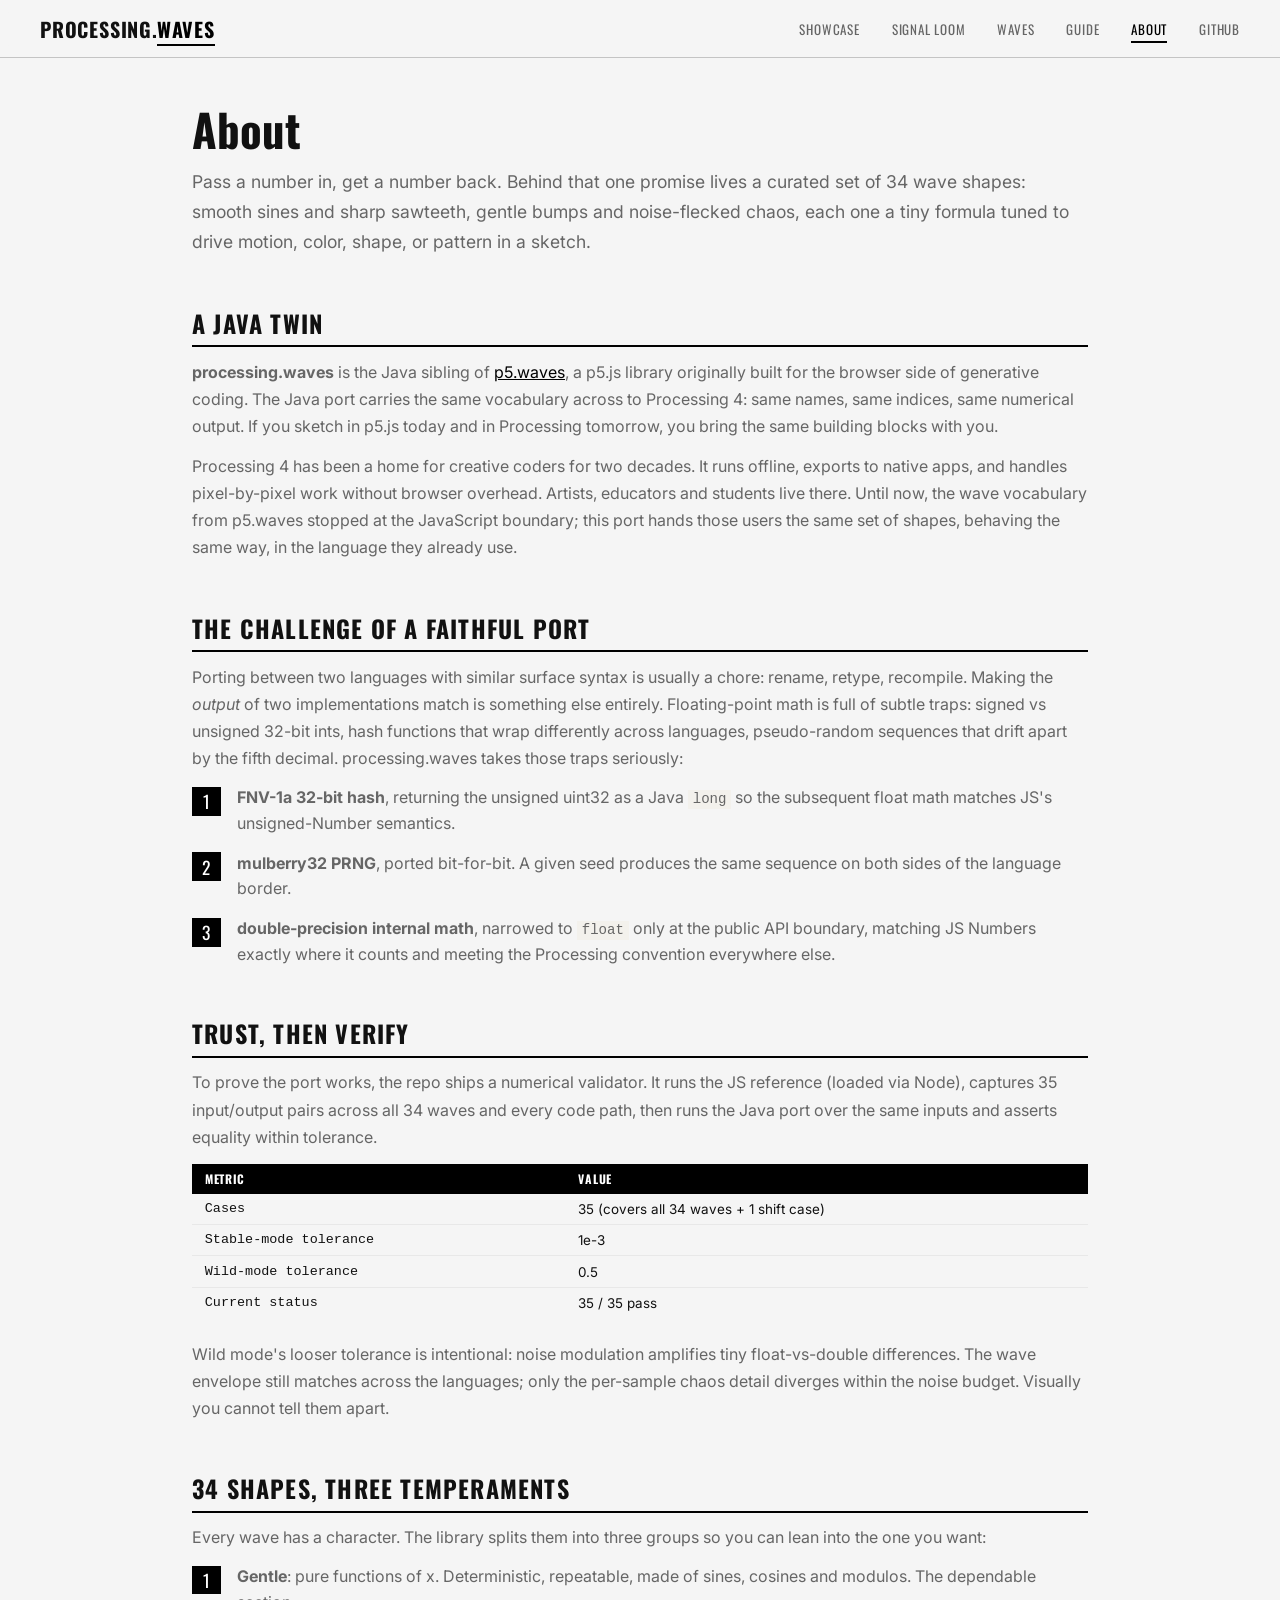
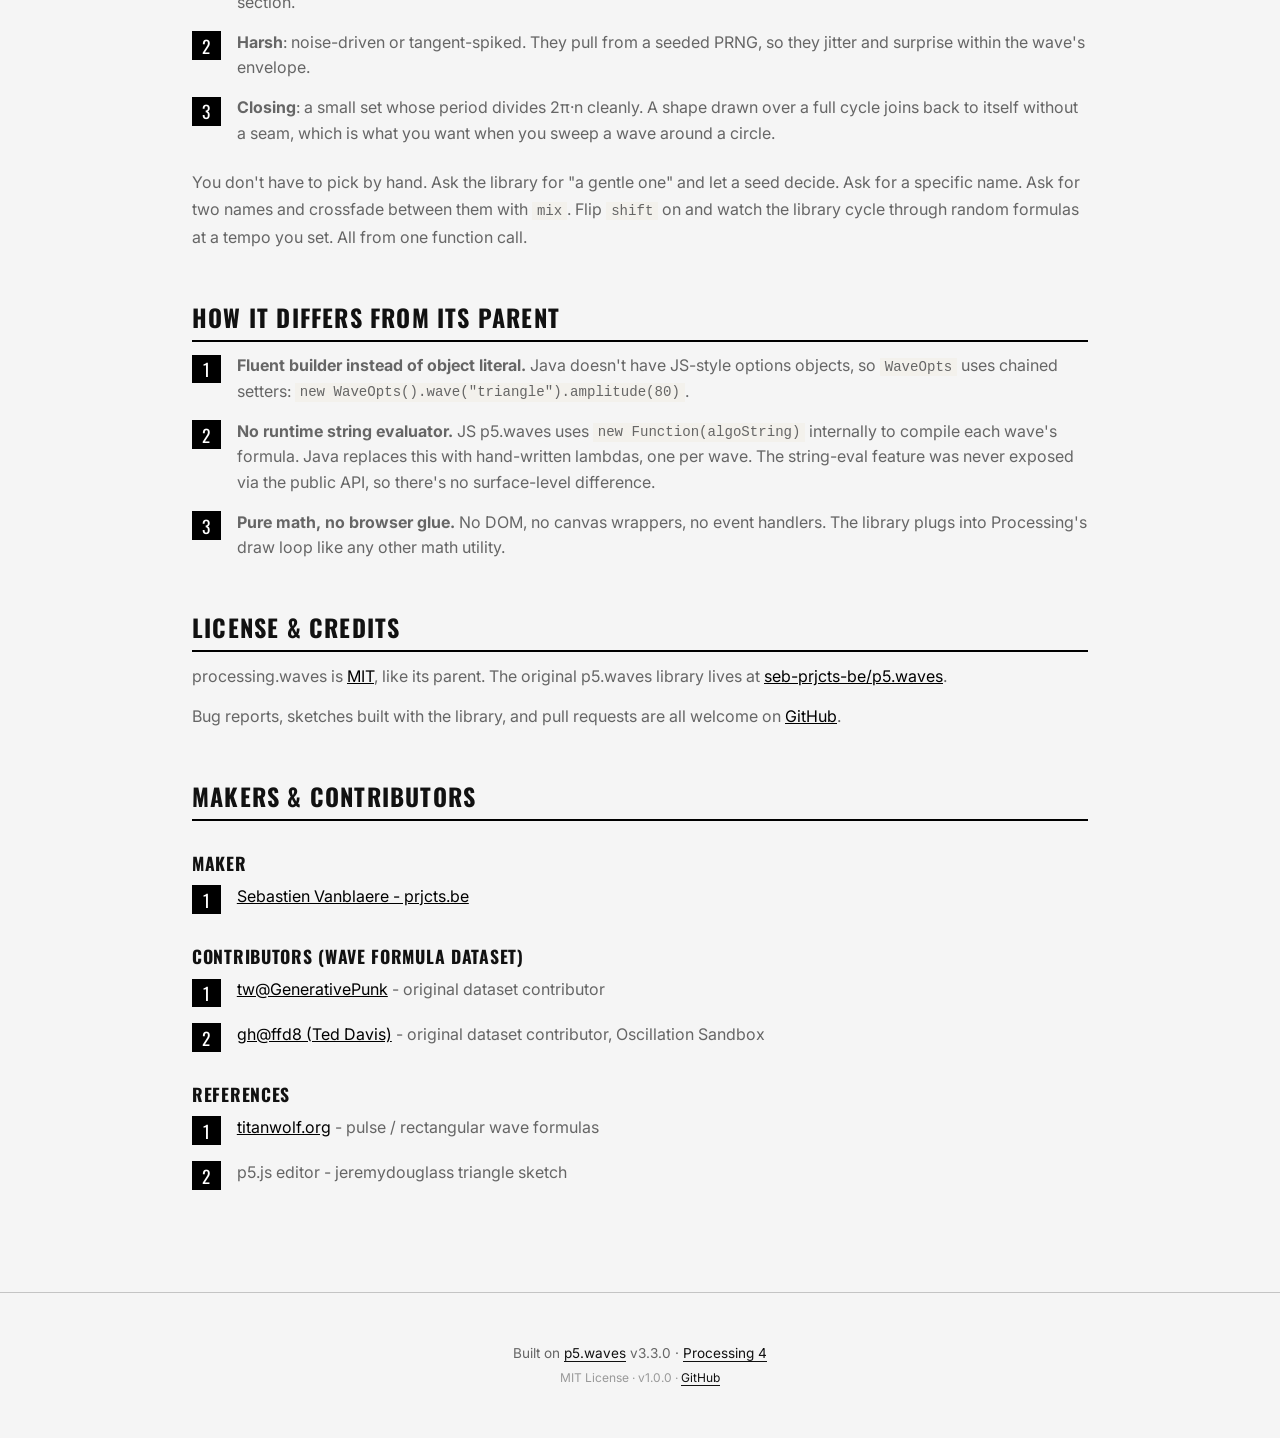
==== docs/about.html @ 42d54b71 "Add Signal Loom curation-engine page to docs site New nav entry between Showcase and Waves: a deep g" ====
<!DOCTYPE html>
<html lang="en">
<head>
  <meta charset="UTF-8">
  <meta name="viewport" content="width=device-width, initial-scale=1.0">
  <title>About - processing.waves</title>
  <meta name="description" content="Why a Java port of p5.waves? How it was built, validated, and what's different.">
  <link rel="preconnect" href="https://fonts.googleapis.com">
  <link href="https://fonts.googleapis.com/css2?family=Oswald:wght@400;500;600;700&family=Inter:wght@400;500&display=swap" rel="stylesheet">
  <link rel="stylesheet" href="style.css">
</head>
<body>

  <nav id="navbar">
    <div class="nav-logo"><a href="index.html" style="text-decoration:none;color:inherit;">processing.<span>waves</span></a></div>
    <button class="nav-hamburger" aria-label="Toggle menu" onclick="this.closest('nav').classList.toggle('nav-open')">
      <span></span><span></span><span></span>
    </button>
    <ul class="nav-links">
      <li><a href="index.html">Showcase</a></li>
      <li><a href="signal-loom.html">Signal Loom</a></li>
      <li><a href="waves.html">Waves</a></li>
      <li><a href="guide.html">Guide</a></li>
      <li><a href="about.html" class="active">About</a></li>
      <li><a href="https://github.com/seb-prjcts-be/processing.waves" target="_blank">GitHub</a></li>
    </ul>
  </nav>

  <main class="guide-wrap">
    <h1>About</h1>
    <p class="guide-intro">Pass a number in, get a number back. Behind that one promise lives a curated set of 34 wave shapes: smooth sines and sharp sawteeth, gentle bumps and noise-flecked chaos, each one a tiny formula tuned to drive motion, color, shape, or pattern in a sketch.</p>

    <h2>A Java twin</h2>
    <p><strong>processing.waves</strong> is the Java sibling of <a href="https://github.com/seb-prjcts-be/p5.waves" target="_blank">p5.waves</a>, a p5.js library originally built for the browser side of generative coding. The Java port carries the same vocabulary across to Processing 4: same names, same indices, same numerical output. If you sketch in p5.js today and in Processing tomorrow, you bring the same building blocks with you.</p>
    <p>Processing 4 has been a home for creative coders for two decades. It runs offline, exports to native apps, and handles pixel-by-pixel work without browser overhead. Artists, educators and students live there. Until now, the wave vocabulary from p5.waves stopped at the JavaScript boundary; this port hands those users the same set of shapes, behaving the same way, in the language they already use.</p>

    <h2>The challenge of a faithful port</h2>
    <p>Porting between two languages with similar surface syntax is usually a chore: rename, retype, recompile. Making the <em>output</em> of two implementations match is something else entirely. Floating-point math is full of subtle traps: signed vs unsigned 32-bit ints, hash functions that wrap differently across languages, pseudo-random sequences that drift apart by the fifth decimal. processing.waves takes those traps seriously:</p>
    <ul class="step-list">
      <li><p><strong>FNV-1a 32-bit hash</strong>, returning the unsigned uint32 as a Java <code>long</code> so the subsequent float math matches JS's unsigned-Number semantics.</p></li>
      <li><p><strong>mulberry32 PRNG</strong>, ported bit-for-bit. A given seed produces the same sequence on both sides of the language border.</p></li>
      <li><p><strong>double-precision internal math</strong>, narrowed to <code>float</code> only at the public API boundary, matching JS Numbers exactly where it counts and meeting the Processing convention everywhere else.</p></li>
    </ul>

    <h2>Trust, then verify</h2>
    <p>To prove the port works, the repo ships a numerical validator. It runs the JS reference (loaded via Node), captures 35 input/output pairs across all 34 waves and every code path, then runs the Java port over the same inputs and asserts equality within tolerance.</p>
    <table class="opts-table">
      <thead><tr><th>Metric</th><th>Value</th></tr></thead>
      <tbody>
        <tr><td>Cases</td><td>35 (covers all 34 waves + 1 shift case)</td></tr>
        <tr><td>Stable-mode tolerance</td><td>1e-3</td></tr>
        <tr><td>Wild-mode tolerance</td><td>0.5</td></tr>
        <tr><td>Current status</td><td>35 / 35 pass</td></tr>
      </tbody>
    </table>
    <p>Wild mode's looser tolerance is intentional: noise modulation amplifies tiny float-vs-double differences. The wave envelope still matches across the languages; only the per-sample chaos detail diverges within the noise budget. Visually you cannot tell them apart.</p>

    <h2>34 shapes, three temperaments</h2>
    <p>Every wave has a character. The library splits them into three groups so you can lean into the one you want:</p>
    <ul class="step-list">
      <li><p><strong>Gentle</strong>: pure functions of x. Deterministic, repeatable, made of sines, cosines and modulos. The dependable section.</p></li>
      <li><p><strong>Harsh</strong>: noise-driven or tangent-spiked. They pull from a seeded PRNG, so they jitter and surprise within the wave's envelope.</p></li>
      <li><p><strong>Closing</strong>: a small set whose period divides 2&pi;&middot;n cleanly. A shape drawn over a full cycle joins back to itself without a seam, which is what you want when you sweep a wave around a circle.</p></li>
    </ul>
    <p>You don't have to pick by hand. Ask the library for "a gentle one" and let a seed decide. Ask for a specific name. Ask for two names and crossfade between them with <code>mix</code>. Flip <code>shift</code> on and watch the library cycle through random formulas at a tempo you set. All from one function call.</p>

    <h2>How it differs from its parent</h2>
    <ul class="step-list">
      <li><p><strong>Fluent builder instead of object literal.</strong> Java doesn't have JS-style options objects, so <code>WaveOpts</code> uses chained setters: <code>new WaveOpts().wave("triangle").amplitude(80)</code>.</p></li>
      <li><p><strong>No runtime string evaluator.</strong> JS p5.waves uses <code>new Function(algoString)</code> internally to compile each wave's formula. Java replaces this with hand-written lambdas, one per wave. The string-eval feature was never exposed via the public API, so there's no surface-level difference.</p></li>
      <li><p><strong>Pure math, no browser glue.</strong> No DOM, no canvas wrappers, no event handlers. The library plugs into Processing's draw loop like any other math utility.</p></li>
    </ul>

    <h2>License &amp; credits</h2>
    <p>processing.waves is <a href="https://github.com/seb-prjcts-be/processing.waves/blob/main/LICENSE" target="_blank">MIT</a>, like its parent. The original p5.waves library lives at <a href="https://github.com/seb-prjcts-be/p5.waves" target="_blank">seb-prjcts-be/p5.waves</a>.</p>
    <p>Bug reports, sketches built with the library, and pull requests are all welcome on <a href="https://github.com/seb-prjcts-be/processing.waves/issues" target="_blank">GitHub</a>.</p>

    <h2>Makers &amp; Contributors</h2>

    <h3>Maker</h3>
    <ul class="step-list">
      <li><p><a href="https://prjcts.be" target="_blank">Sebastien Vanblaere - prjcts.be</a></p></li>
    </ul>

    <h3>Contributors (wave formula dataset)</h3>
    <ul class="step-list">
      <li><p><a href="https://twitter.com/GenerativePunk" target="_blank">tw@GenerativePunk</a> - original dataset contributor</p></li>
      <li><p><a href="https://github.com/ffd8" target="_blank">gh@ffd8 (Ted Davis)</a> - original dataset contributor, Oscillation Sandbox</p></li>
    </ul>

    <h3>References</h3>
    <ul class="step-list">
      <li><p><a href="https://titanwolf.org" target="_blank">titanwolf.org</a> - pulse / rectangular wave formulas</p></li>
      <li><p>p5.js editor - jeremydouglass triangle sketch</p></li>
    </ul>
  </main>

  <footer>
    <p>Built on <a href="https://github.com/seb-prjcts-be/p5.waves" target="_blank">p5.waves</a> v3.3.0 &middot; <a href="https://processing.org" target="_blank">Processing 4</a></p>
    <p class="footer-sub">MIT License &middot; v1.0.0 &middot; <a href="https://github.com/seb-prjcts-be/processing.waves" target="_blank">GitHub</a></p>
  </footer>

</body>
</html>
---- docs/style.css ----
﻿/* ============================================================
   p5.waves Showcase - Sober B&W, Oswald titles
   ============================================================ */

@import url('https://fonts.googleapis.com/css2?family=Oswald:wght@400;500;600;700&family=Inter:wght@400;500&display=swap');

:root {
  --bg:          #f5f5f5;
  --bg2:         #eeeeee;
  --bg3:         #e4e4e4;
  --surface:     #ffffff;
  --border:      rgba(0, 0, 0, 0.1);
  --border-mid:  rgba(0, 0, 0, 0.2);
  --border-hard: rgba(0, 0, 0, 0.7);
  --text:        #111111;
  --text-muted:  #666666;
  --text-faint:  #999999;
}

*, *::before, *::after { box-sizing: border-box; margin: 0; padding: 0; }

html { scroll-behavior: smooth; }

body {
  font-family: 'Inter', 'Segoe UI', system-ui, sans-serif;
  background: var(--bg);
  color: var(--text);
  overflow-x: hidden;
}

/* ── TYPOGRAPHY ── */
h1, h2, h3, .nav-logo, .stat-num, .cta-btn, .hero-badge {
  font-family: 'Oswald', sans-serif;
}

/* ── NAV ── */
#navbar {
  position: fixed;
  top: 0; left: 0; right: 0;
  z-index: 100;
  display: flex;
  align-items: center;
  justify-content: space-between;
  padding: 0.85rem 2.5rem;
  background: rgba(245, 245, 245, 0.92);
  backdrop-filter: blur(10px);
  border-bottom: 1px solid var(--border-mid);
}

.nav-logo {
  font-size: 1.25rem;
  font-weight: 700;
  letter-spacing: 0.04em;
  text-transform: uppercase;
  color: var(--text);
}

.nav-logo span { color: #000; border-bottom: 2px solid #000; }

.nav-links {
  display: flex;
  list-style: none;
  gap: 2rem;
}

.nav-links a {
  color: var(--text-muted);
  text-decoration: none;
  font-size: 0.82rem;
  letter-spacing: 0.06em;
  text-transform: uppercase;
  font-family: 'Oswald', sans-serif;
  font-weight: 400;
  transition: color 0.15s;
}

.nav-links a:hover { color: #000; }
.nav-links a.active {
  color: #000;
  border-bottom: 2px solid #000;
  padding-bottom: 2px;
}

/* All content above the fixed bg-canvas */
#hero, .section, .showcase-section, footer {
  position: relative;
  z-index: 1;
}

/* ── HERO ── */
#hero {
  position: relative;
  z-index: 1;
  height: 100vh;
  min-height: 580px;
  overflow: hidden;
}

/* (bg-canvas removed) */

#hero-canvas {
  position: absolute;
  inset: 0;
}

#hero-canvas canvas {
  display: block;
  width: 100% !important;
  height: 100% !important;
}

.hero-overlay {
  position: absolute;
  inset: 0;
  display: flex;
  align-items: center;
  justify-content: center;
  background: radial-gradient(ellipse at center,
    rgba(245,245,245,0.15) 0%,
    rgba(245,245,245,0.75) 100%);
  pointer-events: none;
}

.hero-text {
  text-align: center;
  pointer-events: auto;
}

.hero-badge {
  display: inline-block;
  padding: 0.3rem 1rem;
  border: 1px solid var(--border-hard);
  font-size: 0.7rem;
  letter-spacing: 0.18em;
  text-transform: uppercase;
  color: var(--text);
  margin-bottom: 1.5rem;
}

.hero-text h1 {
  font-size: clamp(3.5rem, 11vw, 8rem);
  font-weight: 400;
  line-height: 0.95;
  letter-spacing: 0.02em;
  text-transform: none;
  color: #000;
  margin-bottom: 1.2rem;
}

.hero-sub {
  font-size: clamp(0.95rem, 2vw, 1.15rem);
  color: var(--text-muted);
  line-height: 1.7;
  margin-bottom: 2.5rem;
  font-weight: 400;
}

.hero-stats {
  display: flex;
  justify-content: center;
  gap: 3.5rem;
  margin-bottom: 2.5rem;
}

.stat { display: flex; flex-direction: column; align-items: center; gap: 0.2rem; }

.stat-num {
  font-size: 2.4rem;
  font-weight: 700;
  color: #000;
  letter-spacing: 0.02em;
}

.stat-label {
  font-size: 0.7rem;
  text-transform: uppercase;
  letter-spacing: 0.12em;
  color: var(--text-muted);
  font-family: 'Inter', sans-serif;
}

.cta-btn {
  display: inline-block;
  padding: 0.8rem 2.5rem;
  background: #000;
  color: #fff;
  text-decoration: none;
  font-size: 0.85rem;
  letter-spacing: 0.12em;
  text-transform: uppercase;
  font-weight: 600;
  transition: background 0.15s;
}

.cta-btn:hover { background: #333; }

/* ── SECTIONS ── */
.section {
  padding: 6rem 2rem;
}

.section-dark {
  background: var(--bg2);
  border-top: 1px solid var(--border);
  border-bottom: 1px solid var(--border);
}

.section-header {
  text-align: center;
  max-width: 680px;
  margin: 0 auto 3rem;
}

.section-tag {
  display: inline-block;
  padding: 0.2rem 0.8rem;
  border: 1px solid var(--border-mid);
  font-size: 0.7rem;
  letter-spacing: 0.14em;
  text-transform: uppercase;
  color: var(--text-muted);
  font-family: 'Consolas', monospace;
  margin-bottom: 1rem;
}

.section-header h2 {
  font-size: clamp(2rem, 5vw, 3rem);
  font-weight: 700;
  text-transform: uppercase;
  letter-spacing: 0.03em;
  color: #000;
  margin-bottom: 1rem;
}

.section-header p {
  color: var(--text-muted);
  line-height: 1.7;
  font-size: 0.97rem;
}

.accent { color: #000; }

/* ── GALLERY ── */
#gallery-canvas {
  max-width: 1200px;
  margin: 0 auto;
  border: 1px solid var(--border-mid);
  overflow: hidden;
}

#gallery-canvas canvas {
  display: block;
  width: 100% !important;
}

/* ── INTERACTIVE ── */
.interactive-layout {
  display: grid;
  grid-template-columns: 260px 1fr;
  gap: 2rem;
  max-width: 1200px;
  margin: 0 auto;
  align-items: stretch;
}

.controls-panel {
  background: var(--surface);
  border: 1px solid var(--border-mid);
  padding: 1.5rem;
  display: flex;
  flex-direction: column;
  gap: 1.2rem;
  position: sticky;
  top: 70px;
}

.control-group {
  display: flex;
  flex-direction: column;
  gap: 0.45rem;
}

.control-group label {
  font-size: 0.72rem;
  text-transform: uppercase;
  letter-spacing: 0.1em;
  color: var(--text-muted);
  display: flex;
  justify-content: space-between;
  font-family: 'Oswald', sans-serif;
  font-weight: 400;
}

.control-group label span {
  color: #000;
  font-family: 'Consolas', monospace;
  font-size: 0.75rem;
}

.control-group select,
.control-group input[type="range"] {
  width: 100%;
  background: var(--bg);
  border: 1px solid var(--border-mid);
  color: var(--text);
  padding: 0.45rem 0.65rem;
  font-size: 0.85rem;
  border-radius: 0;
  appearance: auto;
}

.control-group input[type="range"] {
  padding: 0;
  cursor: pointer;
  accent-color: #000;
}

.checkbox-group { gap: 0.5rem; }

.check-label {
  display: flex !important;
  flex-direction: row !important;
  align-items: center;
  gap: 0.5rem;
  font-size: 0.8rem !important;
  color: var(--text-muted);
  cursor: pointer;
  justify-content: flex-start !important;
  font-family: 'Inter', sans-serif !important;
  text-transform: none !important;
  letter-spacing: 0 !important;
}

.check-label input[type="checkbox"] {
  accent-color: #000;
  width: 14px;
  height: 14px;
}

.code-preview {
  background: #faf8f3;
  border: 1px solid rgba(0, 0, 0, 0.15);
  border-radius: 4px;
  padding: 0.75rem;
  margin-top: 0.25rem;
}

.code-preview code {
  font-family: 'Consolas', 'Courier New', monospace;
  font-size: 0.7rem;
  color: #111;
  background: transparent;
  white-space: pre-wrap;
  line-height: 1.65;
}

/* Prism tokens - p5 webeditor (Atom One Light) palette */
.code-preview .token.comment    { color: #A0A1A7; font-style: italic; }
.code-preview .token.keyword    { color: #A626A4; }
.code-preview .token.string     { color: #50A14F; }
.code-preview .token.number,
.code-preview .token.boolean    { color: #986801; }
.code-preview .token.function   { color: #4078F2; }
.code-preview .token.class-name { color: #C18401; }
.code-preview .token.property   { color: #E45649; }
.code-preview .token.operator,
.code-preview .token.punctuation { color: #383A42; }

#interactive-canvas {
  border: 1px solid var(--border-mid);
  overflow: hidden;
}

#interactive-canvas canvas {
  display: block;
  width: 100% !important;
}

/* (grid section removed) */

/* ── SHIFT ── */
.shift-layout {
  max-width: 1200px;
  margin: 0 auto;
}

#shift-canvas {
  margin-bottom: 1.5rem;
  border: 1px solid var(--border-mid);
  overflow: hidden;
}

#shift-canvas canvas {
  display: block;
  width: 100% !important;
}

.shift-controls {
  display: flex;
  justify-content: center;
  gap: 2rem;
  flex-wrap: wrap;
}

.shift-controls label {
  font-size: 0.8rem;
  color: var(--text-muted);
  display: flex;
  align-items: center;
  gap: 0.6rem;
}

.shift-controls input[type="range"] {
  accent-color: #fff;
  cursor: pointer;
}

.shift-code-preview {
  margin-top: 1rem;
}

/* (poster section removed) */

/* (wild section removed) */

/* ── TERRAIN ── */
.terrain-layout {
  display: grid;
  grid-template-columns: 1fr 220px;
  gap: 2rem;
  max-width: 1200px;
  margin: 0 auto;
  align-items: start;
}

#terrain-canvas {
  border: 1px solid var(--border-mid);
  overflow: hidden;
}

#terrain-canvas canvas {
  display: block;
  width: 100% !important;
}

.terrain-controls {
  background: var(--surface);
  border: 1px solid var(--border-mid);
  padding: 1.25rem;
  display: flex;
  flex-direction: column;
  gap: 1rem;
  position: sticky;
  top: 70px;
}

.terrain-code-preview {
  margin-top: 0.25rem;
}

.terrain-code-preview code {
  font-size: 0.66rem;
}

/* ── FOOTER ── */
footer {
  text-align: center;
  padding: 3rem 2rem;
  border-top: 1px solid var(--border-mid);
  color: var(--text-muted);
  font-size: 0.85rem;
  line-height: 1.9;
}

footer a {
  color: var(--text);
  text-decoration: underline;
  text-underline-offset: 3px;
}

footer a:hover { color: #000; }

.footer-sub {
  font-size: 0.75rem;
  color: var(--text-faint);
}

/* ── SCROLLBAR ── */
::-webkit-scrollbar { width: 5px; }
::-webkit-scrollbar-track { background: var(--bg); }
::-webkit-scrollbar-thumb { background: #aaa; }
::-webkit-scrollbar-thumb:hover { background: #555; }

/* ── NAV ANCHOR FIX (scroll-margin-top) ── */
/* Prevents the fixed nav bar from covering section titles on anchor navigation */
section[id] {
  scroll-margin-top: 62px;
}


/* ── GUIDE ── */
.guide-wrap {
  max-width: 960px;
  margin: 0 auto;
  padding: 6rem 2rem 5rem;
}

.guide-wrap h1 { font-family: 'Oswald', sans-serif; font-size: 2.8rem; margin-bottom: 0.3rem; }
.guide-wrap h2 { font-family: 'Oswald', sans-serif; font-size: 1.5rem; margin: 3rem 0 0.7rem; text-transform: uppercase; letter-spacing: .05em; border-bottom: 2px solid #000; padding-bottom: 0.3rem; }
.guide-wrap h3 { font-family: 'Oswald', sans-serif; font-size: 1.1rem; margin: 1.8rem 0 0.4rem; text-transform: uppercase; letter-spacing: .04em; }
.guide-wrap p  { line-height: 1.7; margin-bottom: 0.8rem; color: var(--text-muted); }
.guide-wrap a  { color: #000; text-decoration: underline; }
.guide-wrap a:hover { color: #555; }
.guide-wrap code { font-family: 'Courier New', monospace; font-size: 0.88em; background: #f3f1ec; padding: 0.1em 0.35em; }
.guide-intro { font-size: 1.1rem; color: var(--text); margin-bottom: 2rem; }

.callout {
  border-left: 3px solid #000;
  background: #f5f5f5;
  padding: 0.9rem 1.2rem;
  margin: 1.2rem 0;
}
.callout p { margin: 0; }
.callout code { background: #ebe8e0; }

.code-block {
  background: #faf8f3;
  color: #111;
  border: 1px solid rgba(0, 0, 0, 0.15);
  border-radius: 4px;
  padding: 1.2rem 1.4rem;
  margin: 0.8rem 0 1.4rem;
  overflow-x: auto;
  font-family: 'Courier New', monospace;
  font-size: 0.84rem;
  line-height: 1.6;
  white-space: pre;
}
.code-block code {
  background: transparent;
  padding: 0;
  font-family: inherit;
  font-size: inherit;
}

/* Prism tokens - p5 webeditor (Atom One Light) palette */
.code-block .token.comment    { color: #A0A1A7; font-style: italic; }
.code-block .token.keyword    { color: #A626A4; }
.code-block .token.string     { color: #50A14F; }
.code-block .token.number,
.code-block .token.boolean    { color: #986801; }
.code-block .token.function   { color: #4078F2; }
.code-block .token.class-name { color: #C18401; }
.code-block .token.property   { color: #E45649; }
.code-block .token.operator,
.code-block .token.punctuation { color: #383A42; }

.opts-table {
  width: 100%;
  border-collapse: collapse;
  margin: 0.8rem 0 1.4rem;
  font-size: 0.84rem;
}
.opts-table th {
  text-align: left;
  font-family: 'Oswald', sans-serif;
  font-size: 0.74rem;
  text-transform: uppercase;
  letter-spacing: .06em;
  padding: 0.4rem 0.8rem;
  background: #000;
  color: #fff;
}
.opts-table td {
  padding: 0.45rem 0.8rem;
  border-bottom: 1px solid #e8e8e8;
  color: var(--text);
  vertical-align: top;
}
.opts-table tr:last-child td { border-bottom: none; }
.opts-table td:first-child { font-family: 'Courier New', monospace; white-space: nowrap; }
.opts-table td:nth-child(3) { color: var(--text-muted); }
.compliance-table td:first-child { font-family: inherit; white-space: normal; }
.compliance-table td:nth-child(2) { color: #3a7a3a; }

.wave-grid {
  display: grid;
  grid-template-columns: repeat(auto-fill, minmax(190px, 1fr));
  gap: 0.4rem;
  margin: 0.8rem 0 1.4rem;
}
.wave-item {
  display: flex;
  align-items: baseline;
  gap: 0.6rem;
  padding: 0.4rem 0.7rem;
  background: #f5f5f5;
  font-size: 0.84rem;
  color: var(--text);
}
.wave-item .wi { color: var(--text-faint); font-family: 'Courier New', monospace; min-width: 1.6rem; }

.step-list { list-style: none; padding: 0; margin: 0.5rem 0 1.4rem; counter-reset: steps; }
.step-list li { counter-increment: steps; display: flex; gap: 1rem; margin-bottom: 0.9rem; }
.step-list li::before { content: counter(steps); font-family: 'Oswald', sans-serif; font-size: 1.1rem; background: #000; color: #fff; min-width: 1.8rem; height: 1.8rem; display: flex; align-items: center; justify-content: center; flex-shrink: 0; margin-top: 0.1rem; }
.step-list li p { margin: 0; line-height: 1.6; }

.note { display: inline-block; font-size: 0.72rem; font-family: 'Oswald', sans-serif; text-transform: uppercase; letter-spacing: .08em; background: #000; color: #fff; padding: 0.15em 0.5em; margin-right: 0.4rem; vertical-align: middle; }

/* ── EXAMPLES PAGE ── */
.ex-page-header {
  max-width: 1100px;
  margin: 0 auto;
  padding: 7rem 2rem 3rem;
  text-align: center;
}
.ex-page-header h1 { font-family: 'Oswald', sans-serif; font-size: 2.8rem; margin-bottom: 0.6rem; }
.ex-page-header > p { max-width: 620px; margin-left: auto; margin-right: auto; line-height: 1.7; color: var(--text-muted); margin-bottom: 2rem; }

.ex-lab-card {
  display: inline-block;
  text-align: left;
  text-decoration: none;
  border: 1px solid var(--border-hard);
  background: #000;
  color: #fff;
  padding: 1.2rem 1.6rem;
  max-width: 400px;
  transition: background 0.15s;
}
.ex-lab-card:hover { background: #1a1a1a; }
.ex-lab-card .section-tag { color: #777; border-color: #444; margin-bottom: 0.4rem; }
.ex-lab-card strong { display: block; font-family: 'Oswald', sans-serif; font-size: 1.15rem; letter-spacing: .04em; margin-bottom: 0.35rem; color: #fff; }
.ex-lab-card p { font-size: 0.84rem; color: #999; margin: 0; line-height: 1.5; }

.ex-preview {
  display: flex;
  flex-direction: column;
  align-items: flex-start;
  gap: 10px;
  max-width: 520px;
  margin: 0 auto;
}

.ex-full-link {
  display: inline-block;
  font-family: 'Oswald', sans-serif;
  font-size: 0.72rem;
  letter-spacing: .1em;
  text-transform: uppercase;
  color: var(--text-muted);
  text-decoration: none;
  border-bottom: 1px solid var(--border-mid);
  transition: color 0.15s, border-color 0.15s;
}
.ex-full-link:hover { color: #000; border-color: #000; }

.ex-links { display: flex; gap: 1.5rem; }

.ex-code-block {
  width: 100%;
  margin: 0;
  padding: 1rem 1.2rem;
  background: #faf8f3;
  color: #111;
  border: 1px solid rgba(0, 0, 0, 0.15);
  font-family: 'Courier New', monospace;
  font-size: 0.78rem;
  line-height: 1.65;
  white-space: pre;
  overflow-x: auto;
  border-radius: 4px;
}

/* Prism tokens - p5 webeditor (Atom One Light) palette */
.ex-code-block .token.comment    { color: #A0A1A7; font-style: italic; }
.ex-code-block .token.keyword    { color: #A626A4; }
.ex-code-block .token.string     { color: #50A14F; }
.ex-code-block .token.number,
.ex-code-block .token.boolean    { color: #986801; }
.ex-code-block .token.function   { color: #4078F2; }
.ex-code-block .token.class-name { color: #C18401; }
.ex-code-block .token.property   { color: #E45649; }
.ex-code-block .token.operator,
.ex-code-block .token.punctuation { color: #383A42; }

.ex-canvas { overflow: hidden; background: var(--bg); border: 1px solid var(--border-mid); width: 100%; }
.ex-canvas canvas { display: block !important; width: 100% !important; }
.section-dark .ex-canvas { background: var(--bg2); }

/* ── EXAMPLES LIST (shared by examples.html + index.html showcase) ── */
.ex-list { max-width: 980px; margin: 0 auto; padding: 0 2rem 4rem; }
.ex-block { margin-bottom: 4rem; padding-bottom: 3rem; border-bottom: 1px solid var(--border); }
.ex-block:last-child { border-bottom: none; }
.ex-head { display: flex; align-items: baseline; gap: 1rem; flex-wrap: wrap; margin-bottom: .4rem; }
.ex-head h2 { font-family: 'Oswald', sans-serif; font-size: 1.6rem; text-transform: uppercase; letter-spacing: .03em; margin: 0; }
.ex-head .ex-tag { font-family: 'Consolas', monospace; font-size: .72rem; color: var(--text-faint); padding: .1rem .4rem; border: 1px solid var(--border-mid); }
.ex-block p.lead { color: var(--text-muted); line-height: 1.7; margin-bottom: 1rem; max-width: 720px; }
.ex-block .ex-links { margin-top: 1rem; }
.ex-block .ex-links a { font-family: 'Oswald', sans-serif; font-size: .75rem; letter-spacing: .08em; text-transform: uppercase; color: #000; text-decoration: none; border-bottom: 1px solid #000; padding-bottom: 1px; margin-right: 1rem; }
.ex-block .ex-links a:hover { color: #555; border-color: #555; }
.ex-canvas-live { max-width: 460px; aspect-ratio: 1 / 1; margin: 0 0 1.4rem; border: 1px solid var(--border-mid); overflow: hidden; background: #fff; }
.ex-canvas-live canvas { display: block !important; width: 100% !important; height: 100% !important; }
.ex-static-note { max-width: 460px; margin: 0 0 1.4rem; padding: 1.4rem; background: #faf8f3; border: 1px dashed var(--border-mid); color: var(--text-muted); font-size: .85rem; font-style: italic; }

/* ── DEEP GUIDE PAGE (Curation Engine) ── */
.guide-quicklinks {
  display: flex;
  flex-wrap: wrap;
  justify-content: center;
  gap: 0.7rem;
  margin-top: 1.3rem;
}

.guide-chip {
  display: inline-flex;
  align-items: center;
  justify-content: center;
  min-height: 34px;
  padding: 0.45rem 0.85rem;
  border: 1px solid var(--border-mid);
  background: var(--surface);
  color: var(--text);
  text-decoration: none;
  font-family: 'Oswald', sans-serif;
  font-size: 0.75rem;
  letter-spacing: 0.08em;
  text-transform: uppercase;
}

.guide-chip:hover {
  border-color: #000;
  color: #000;
}

.guide-chip.active {
  background: #000;
  color: var(--surface);
  border-color: #000;
}

.guide-wide-shell {
  max-width: 900px;
  margin: 0 auto 1.3rem;
}

.guide-canvas-wide {
  background: #fff;
}

.guide-canvas-wide canvas {
  display: block !important;
  width: 100% !important;
}

.origin-grid-wrap {
  margin: 1.1rem 0 0;
  border: 1px solid var(--border-mid);
  background: #fff;
  overflow: hidden;
}

.origin-grid-info,
.guide-inline-strip {
  display: flex;
  justify-content: space-between;
  align-items: center;
  gap: 1rem;
  padding: 0.6rem 1rem;
  border-top: 1px solid var(--border-mid);
  background: #f5f5f5;
  font-family: 'Consolas', monospace;
  font-size: 0.78rem;
  color: #666;
}

.origin-grid-info span,
.guide-inline-strip span {
  color: #000;
  font-weight: 500;
}

.origin-label {
  display: inline-block;
  font-family: 'Oswald', sans-serif;
  font-size: 0.68rem;
  letter-spacing: 0.1em;
  text-transform: uppercase;
  color: #999;
  margin-bottom: 0.5rem;
}

.blocks-grid {
  display: grid;
  grid-template-columns: repeat(auto-fit, minmax(240px, 1fr));
  gap: 1rem;
  margin: 1rem auto 1.5rem;
  max-width: 1100px;
}

.block-card {
  border: 1px solid #e0e0e0;
  padding: 1rem 1.2rem;
  background: #fafafa;
}

.block-card strong {
  display: block;
  font-family: 'Oswald', sans-serif;
  font-size: 0.95rem;
  margin-bottom: 0.3rem;
  color: #000;
}

.block-card code {
  display: inline-block;
  font-size: 0.82rem;
  font-family: 'Courier New', monospace;
  background: #1f1d1a;
  color: #ccc;
  padding: 0.15em 0.5em;
  margin-bottom: 0.45rem;
}

.block-card p {
  margin: 0;
  font-size: 0.84rem;
  line-height: 1.55;
  color: var(--text-muted);
}

.guide-blocks {
  margin-top: 0;
  margin-bottom: 1.25rem;
}

.guide-example-shell {
  max-width: 620px;
  margin: 0 auto;
}

.guide-example-shell .ex-code-block {
  max-height: 520px;
}

.guide-action-row {
  width: 100%;
  display: flex;
  align-items: center;
  justify-content: space-between;
  gap: 1rem;
  flex-wrap: wrap;
}

.guide-poster-image {
  display: block;
  width: 100%;
  height: auto;
  background: #f4efe5;
}

.section-fullbleed {
  padding-left: 0;
  padding-right: 0;
  padding-bottom: 2rem;
}

.guide-poster-stage {
  width: 100vw;
  margin-left: calc(50% - 50vw);
  background: #f4efe5;
  border-top: 1px solid var(--border-mid);
  border-bottom: 1px solid var(--border-mid);
}

.guide-poster-frame {
  display: block;
  width: 100%;
  height: 100vh;
  border: 0;
  background: #f4efe5;
}

.guide-poster-links {
  display: flex;
  flex-wrap: wrap;
  gap: 1rem;
  justify-content: center;
  margin-top: 1.1rem;
  padding: 0 2rem;
}

.copy-btn {
  border: 1px solid var(--border-hard);
  background: #000;
  color: #fff;
  padding: 0.45rem 0.85rem;
  min-height: 34px;
  font-family: 'Oswald', sans-serif;
  font-size: 0.72rem;
  letter-spacing: 0.1em;
  text-transform: uppercase;
  cursor: pointer;
}

.copy-btn:hover {
  background: #1b1b1b;
}

.copy-btn.copied {
  background: #fff;
  color: #000;
}

/* runtime badges: makes the Processing / p5 split explicit */
.runtime-tag {
  display: inline-flex;
  align-items: center;
  gap: 0.4rem;
  font-family: 'Oswald', sans-serif;
  font-size: 0.66rem;
  letter-spacing: 0.12em;
  text-transform: uppercase;
  padding: 0.22rem 0.6rem;
  border: 1px solid var(--border-hard);
}
.runtime-tag.is-processing { background: #000; color: #fff; }
.runtime-tag.is-p5 { background: #c7ff2d; color: #000; border-color: #000; }
.runtime-row {
  display: flex;
  gap: 0.5rem;
  flex-wrap: wrap;
  align-items: center;
  width: 100%;
  margin-bottom: 2px;
}
.runtime-note {
  font-family: 'Consolas', monospace;
  font-size: 0.74rem;
  color: var(--text-muted);
}

/* ── HAMBURGER ── */
.nav-hamburger {
  display: none;
  flex-direction: column;
  justify-content: center;
  gap: 5px;
  background: none;
  border: none;
  cursor: pointer;
  padding: 4px;
  z-index: 101;
}
.nav-hamburger span {
  display: block;
  width: 22px;
  height: 2px;
  background: var(--text);
  border-radius: 2px;
  transition: transform 0.2s, opacity 0.2s;
}
#navbar.nav-open .nav-hamburger span:nth-child(1) { transform: translateY(7px) rotate(45deg); }
#navbar.nav-open .nav-hamburger span:nth-child(2) { opacity: 0; }
#navbar.nav-open .nav-hamburger span:nth-child(3) { transform: translateY(-7px) rotate(-45deg); }

/* ── RESPONSIVE ── */
@media (max-width: 900px) {
  .interactive-layout { grid-template-columns: 1fr; }
  .controls-panel { position: static; }
  .grid-layout { grid-template-columns: 1fr; }
  .terrain-layout { grid-template-columns: 1fr; }
  .terrain-controls { position: static; }
  .guide-quicklinks,
  .ex-links { gap: 0.7rem; }
  .origin-grid-info,
  .guide-inline-strip,
  .guide-action-row {
    align-items: flex-start;
    flex-direction: column;
  }
  .guide-example-shell { max-width: 100%; }
  .guide-poster-links { gap: 0.7rem; }

  .nav-hamburger { display: flex; }

  .nav-links {
    display: none;
    position: fixed;
    top: 52px;
    left: 0; right: 0;
    flex-direction: column;
    gap: 0;
    background: rgba(245, 245, 245, 0.97);
    backdrop-filter: blur(10px);
    border-bottom: 1px solid var(--border-mid);
    padding: 0.5rem 0 1rem;
  }
  #navbar.nav-open .nav-links { display: flex; }
  .nav-links li { padding: 0; }
  .nav-links a { display: block; padding: 0.75rem 2rem; font-size: 0.9rem; }
}
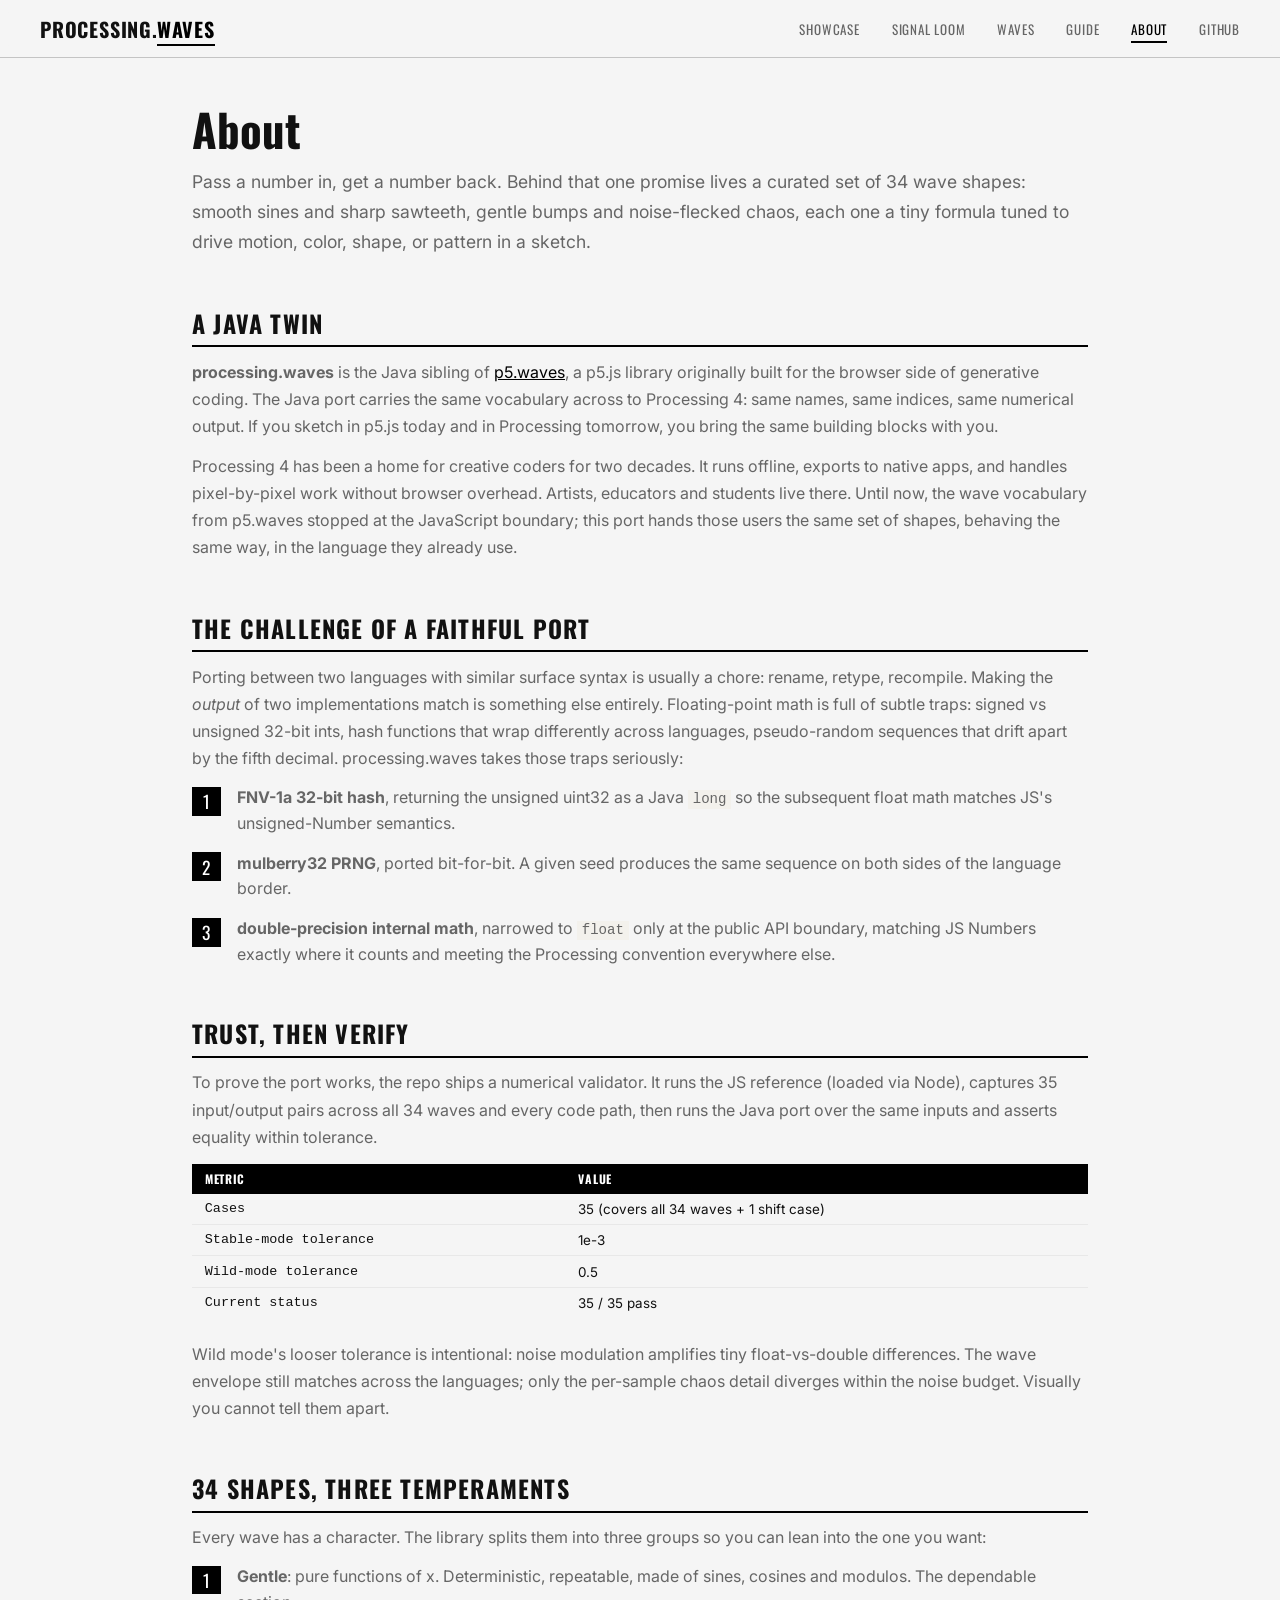
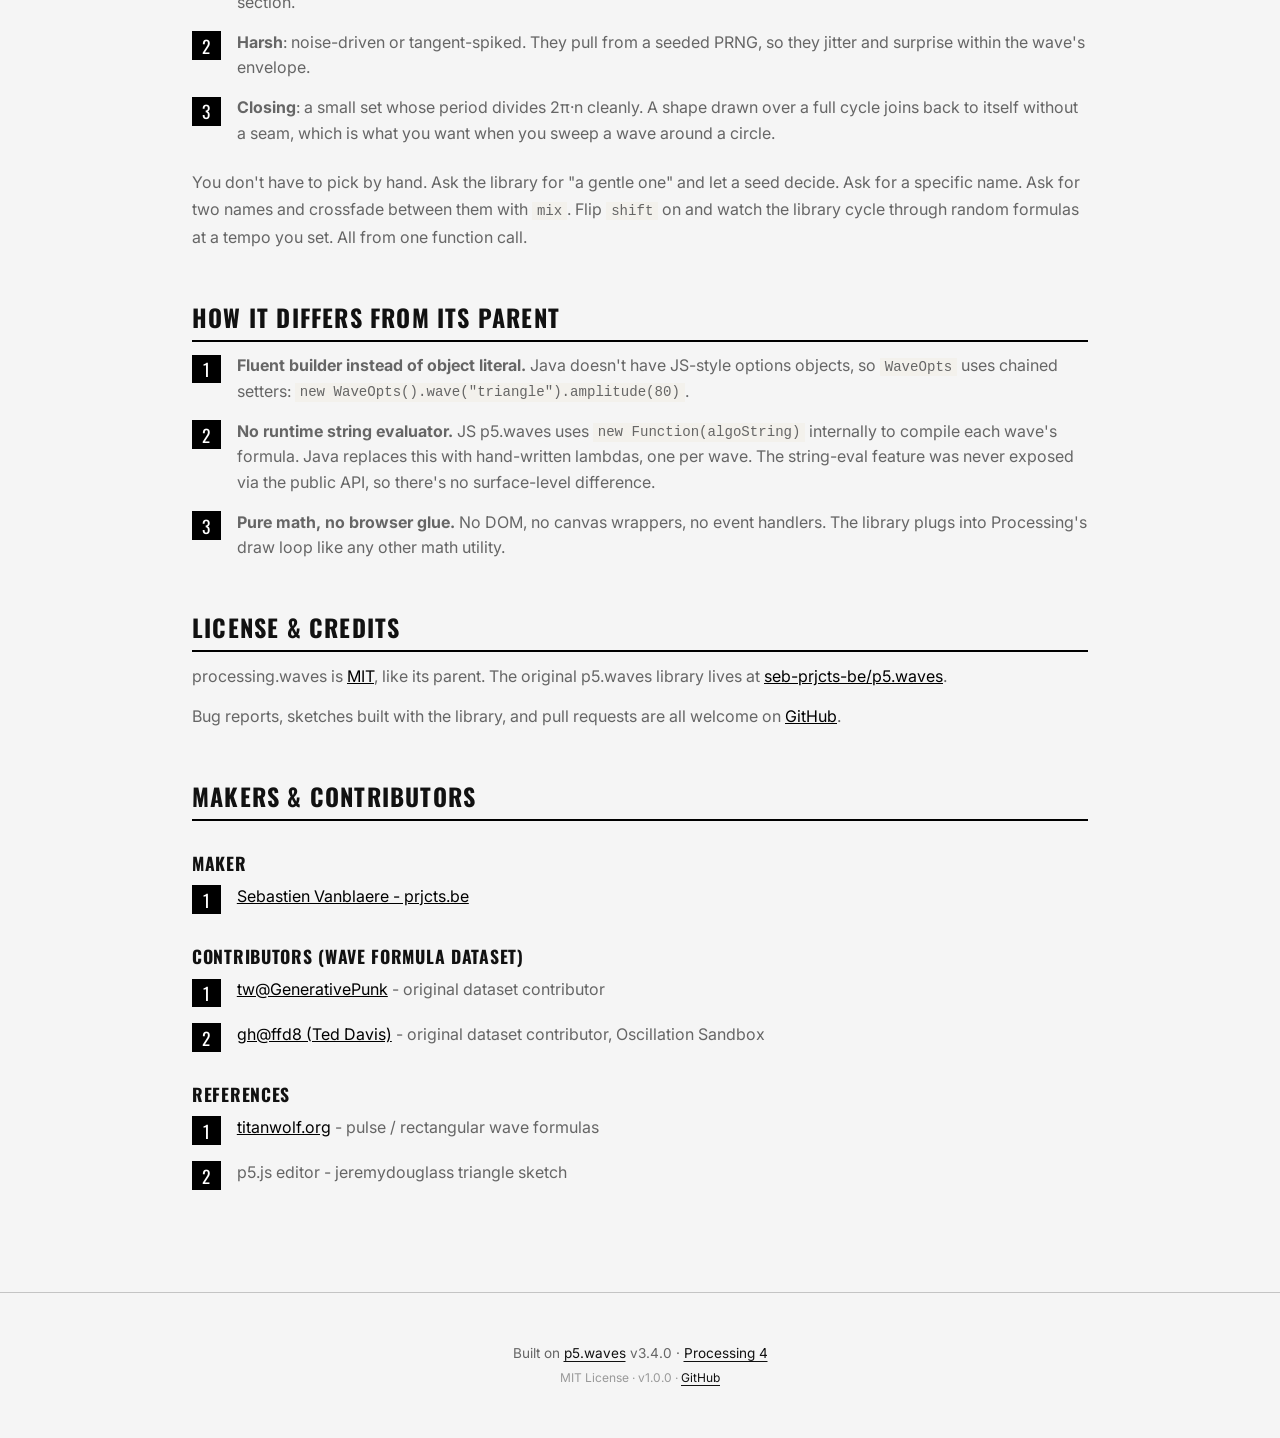
==== commit b268bf2a: "Add seamless_closing example + docs sweep to v3.4.0 - New examples/seamless_closing/seamless_closing" ====
--- a/docs/about.html
+++ b/docs/about.html
@@ -96,7 +96,7 @@
   </main>
 
   <footer>
-    <p>Built on <a href="https://github.com/seb-prjcts-be/p5.waves" target="_blank">p5.waves</a> v3.3.0 &middot; <a href="https://processing.org" target="_blank">Processing 4</a></p>
+    <p>Built on <a href="https://github.com/seb-prjcts-be/p5.waves" target="_blank">p5.waves</a> v3.4.0 &middot; <a href="https://processing.org" target="_blank">Processing 4</a></p>
     <p class="footer-sub">MIT License &middot; v1.0.0 &middot; <a href="https://github.com/seb-prjcts-be/processing.waves" target="_blank">GitHub</a></p>
   </footer>
 
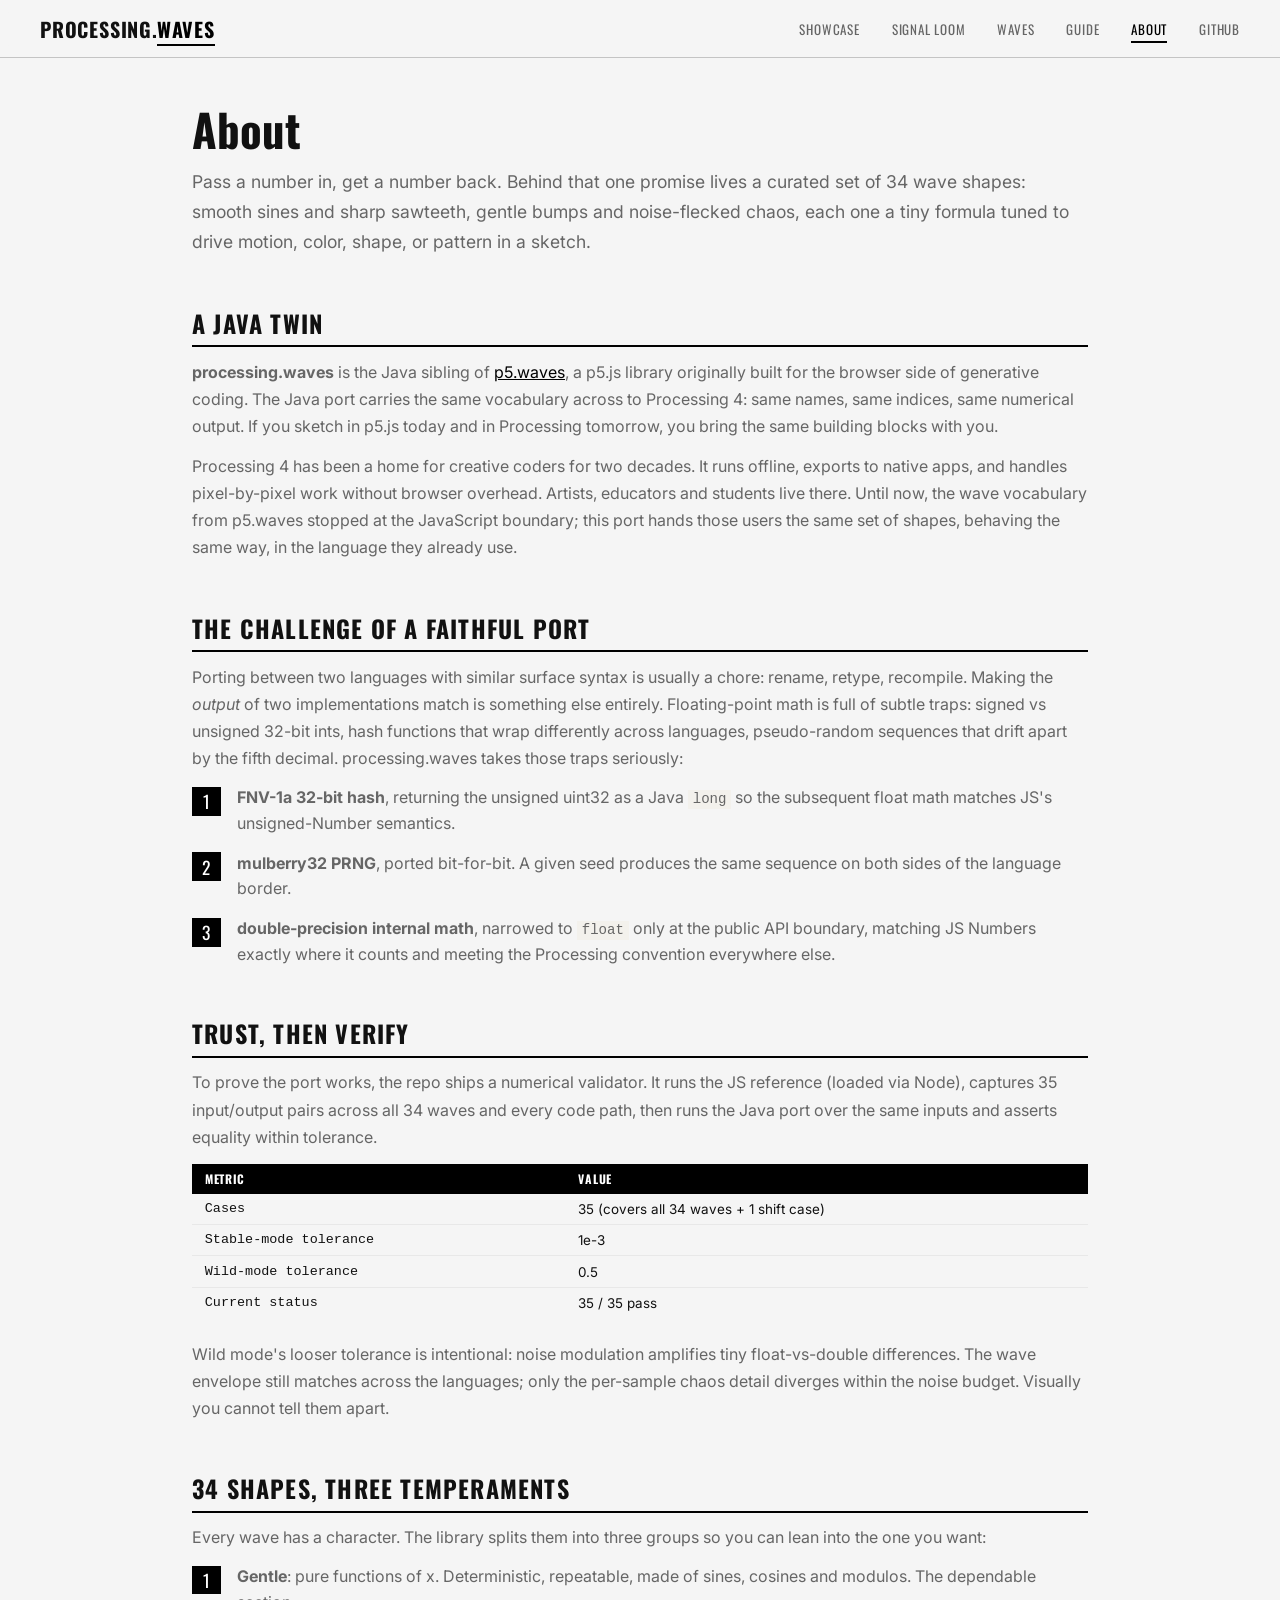
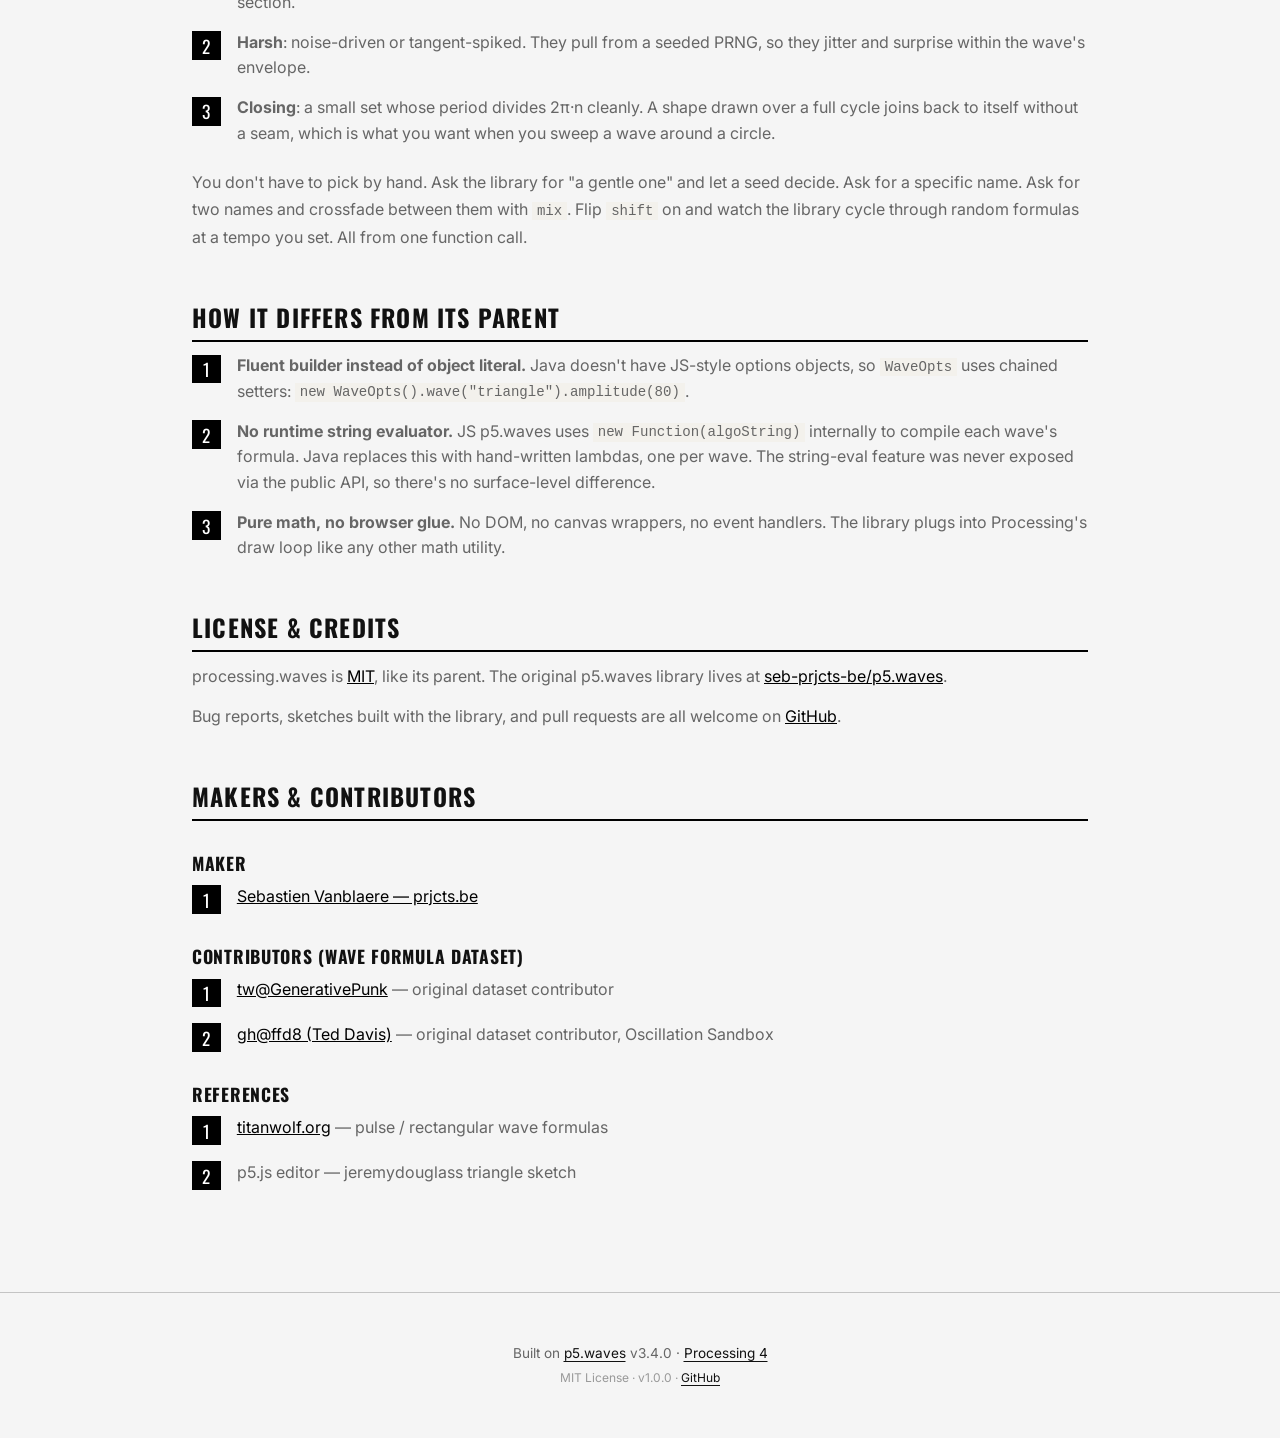
==== commit bfd543df: "Restore em-dashes in prose and comments (82 spots) Reverses the spirit of a535083 for running text: " ====
--- a/docs/about.html
+++ b/docs/about.html
@@ -3,7 +3,7 @@
 <head>
   <meta charset="UTF-8">
   <meta name="viewport" content="width=device-width, initial-scale=1.0">
-  <title>About - processing.waves</title>
+  <title>About &mdash; processing.waves</title>
   <meta name="description" content="Why a Java port of p5.waves? How it was built, validated, and what's different.">
   <link rel="preconnect" href="https://fonts.googleapis.com">
   <link href="https://fonts.googleapis.com/css2?family=Oswald:wght@400;500;600;700&family=Inter:wght@400;500&display=swap" rel="stylesheet">
@@ -79,19 +79,19 @@
 
     <h3>Maker</h3>
     <ul class="step-list">
-      <li><p><a href="https://prjcts.be" target="_blank">Sebastien Vanblaere - prjcts.be</a></p></li>
+      <li><p><a href="https://prjcts.be" target="_blank">Sebastien Vanblaere &mdash; prjcts.be</a></p></li>
     </ul>
 
     <h3>Contributors (wave formula dataset)</h3>
     <ul class="step-list">
-      <li><p><a href="https://twitter.com/GenerativePunk" target="_blank">tw@GenerativePunk</a> - original dataset contributor</p></li>
-      <li><p><a href="https://github.com/ffd8" target="_blank">gh@ffd8 (Ted Davis)</a> - original dataset contributor, Oscillation Sandbox</p></li>
+      <li><p><a href="https://twitter.com/GenerativePunk" target="_blank">tw@GenerativePunk</a> &mdash; original dataset contributor</p></li>
+      <li><p><a href="https://github.com/ffd8" target="_blank">gh@ffd8 (Ted Davis)</a> &mdash; original dataset contributor, Oscillation Sandbox</p></li>
     </ul>
 
     <h3>References</h3>
     <ul class="step-list">
-      <li><p><a href="https://titanwolf.org" target="_blank">titanwolf.org</a> - pulse / rectangular wave formulas</p></li>
-      <li><p>p5.js editor - jeremydouglass triangle sketch</p></li>
+      <li><p><a href="https://titanwolf.org" target="_blank">titanwolf.org</a> &mdash; pulse / rectangular wave formulas</p></li>
+      <li><p>p5.js editor &mdash; jeremydouglass triangle sketch</p></li>
     </ul>
   </main>
 
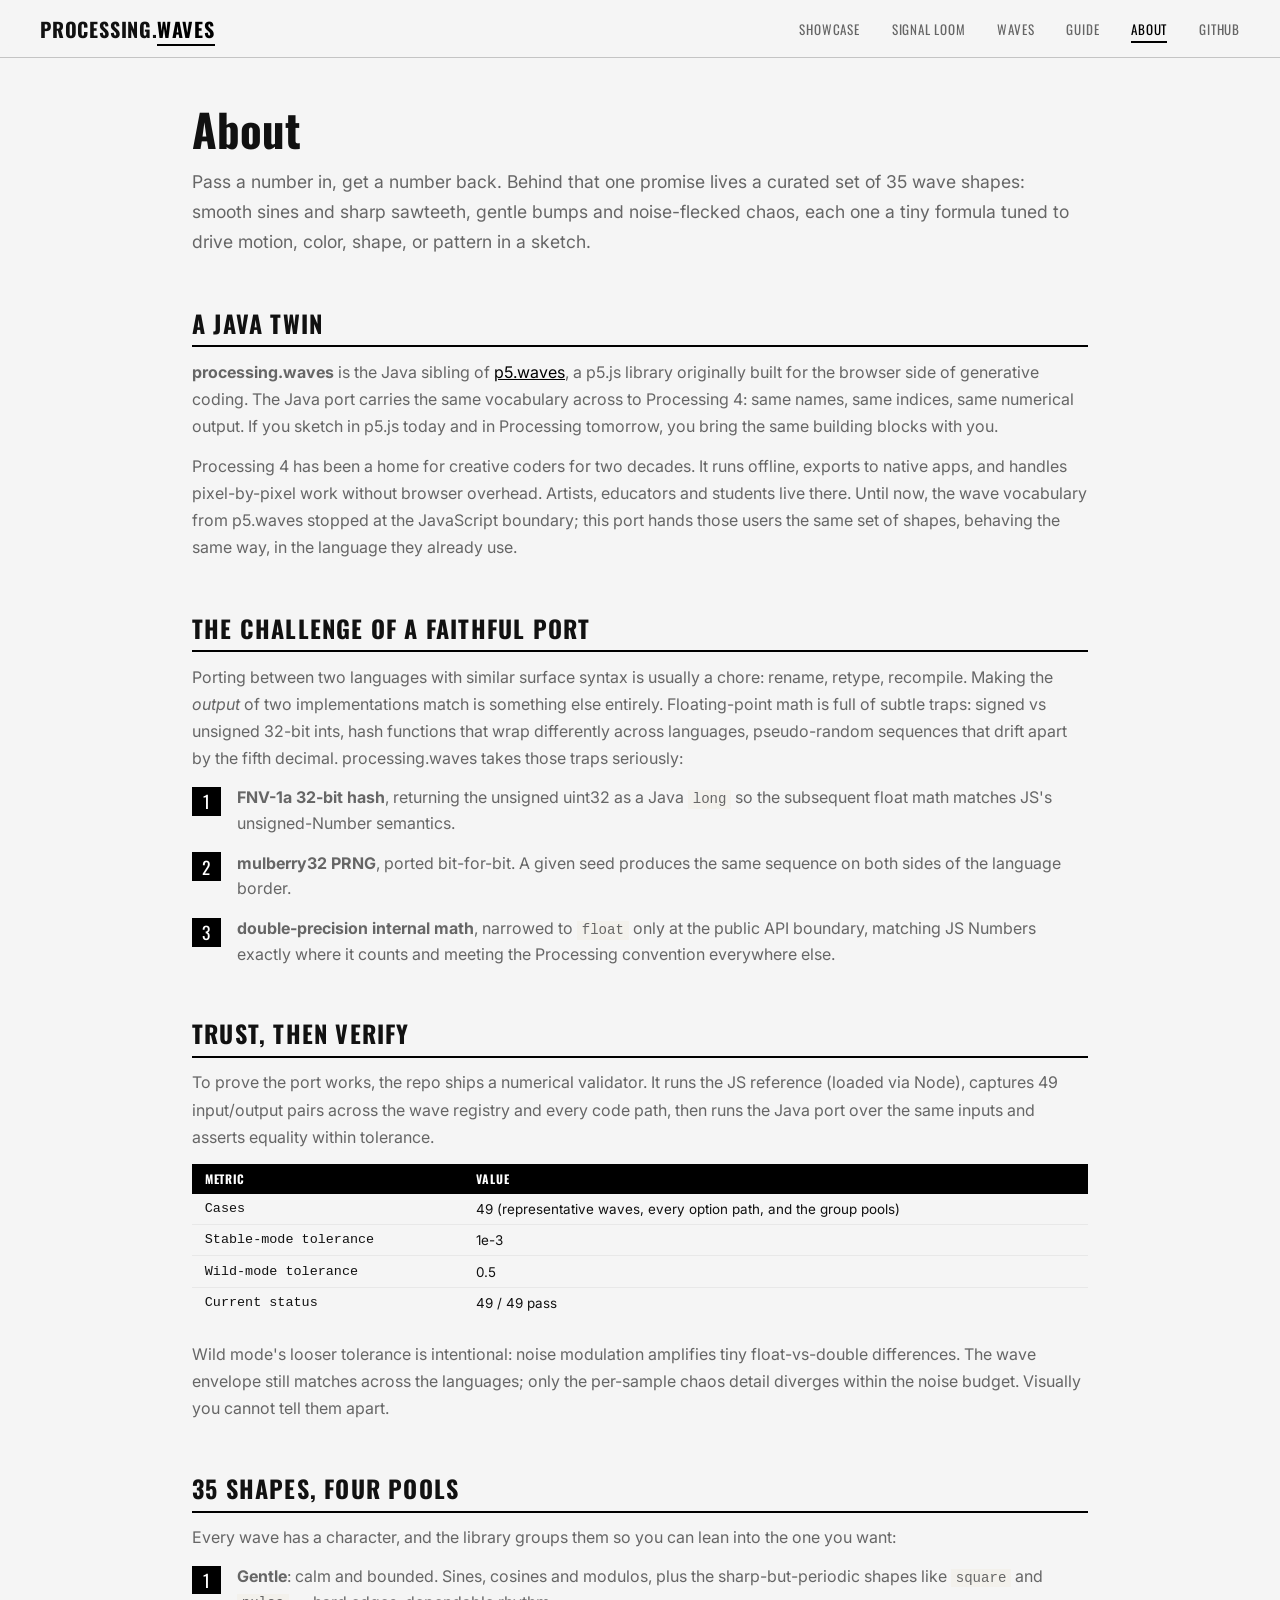
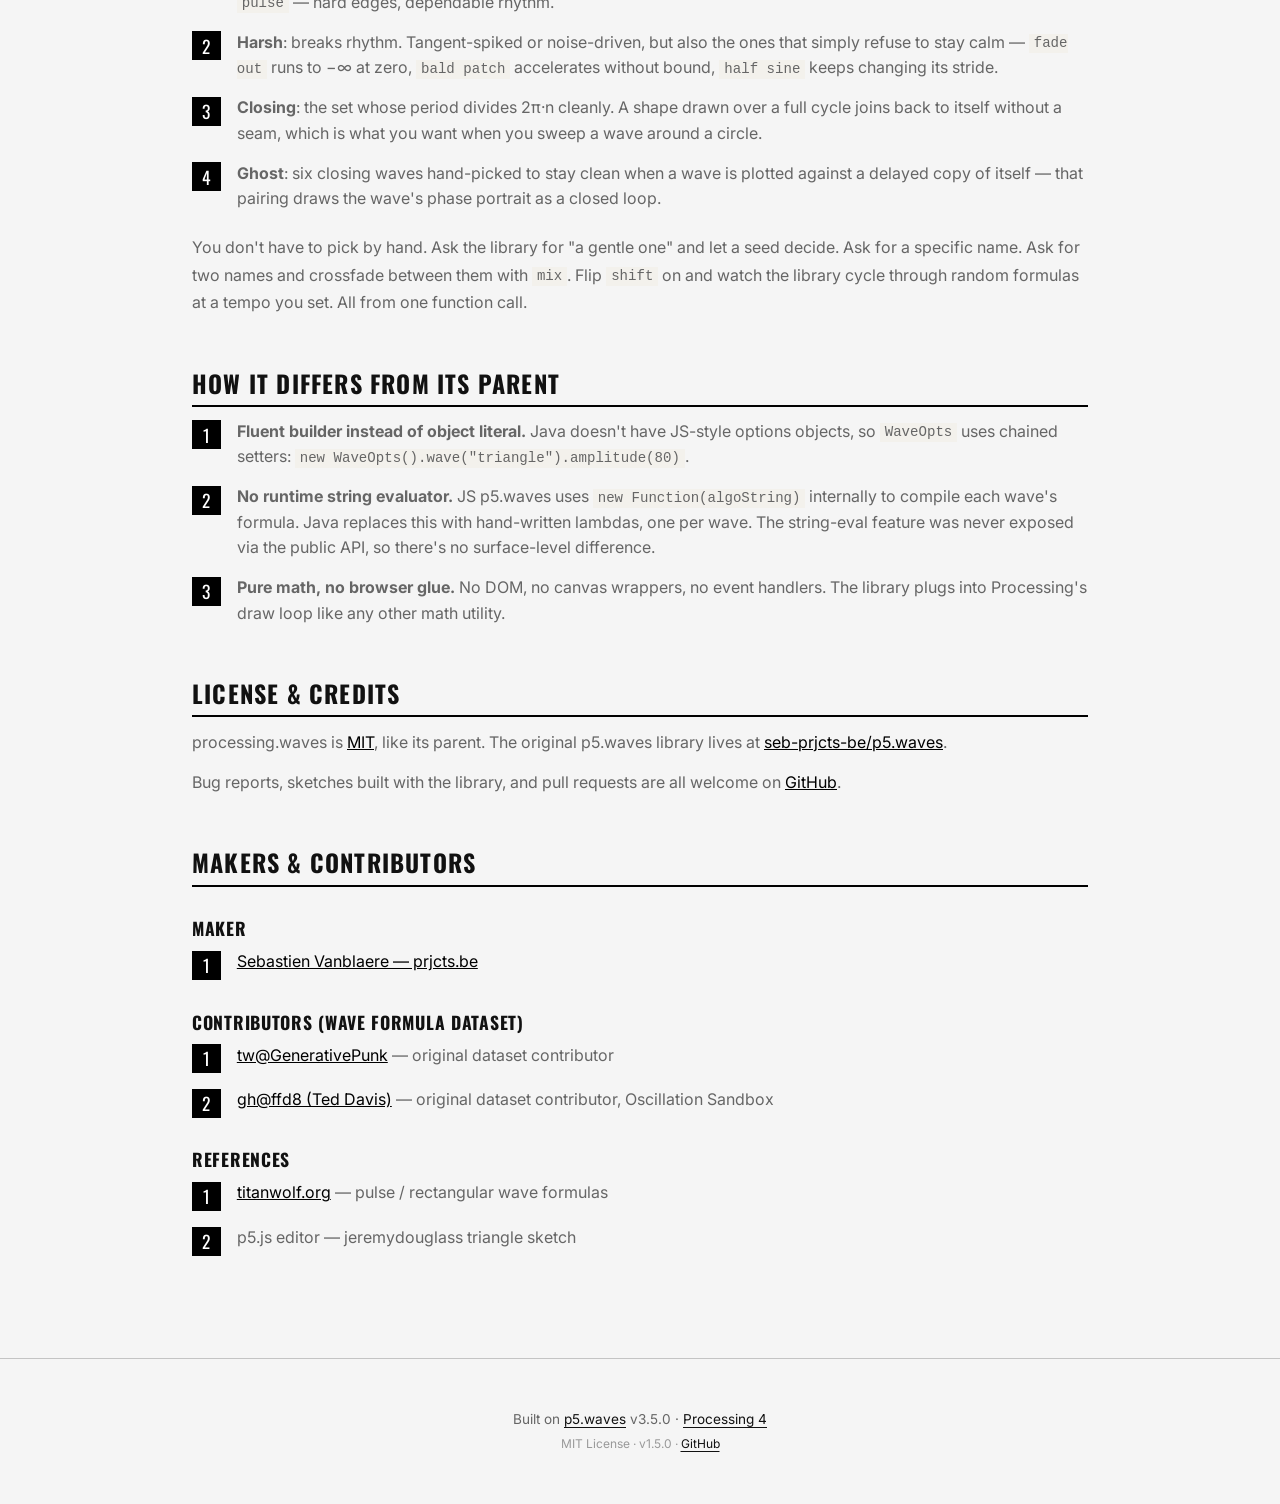
==== commit 11698fd2: "Port p5.waves v3.5.0 and release as v1.5.0 Track upstream v3.5.0. Wave 34 "spike sine" joins the reg" ====
--- a/docs/about.html
+++ b/docs/about.html
@@ -28,7 +28,7 @@
 
   <main class="guide-wrap">
     <h1>About</h1>
-    <p class="guide-intro">Pass a number in, get a number back. Behind that one promise lives a curated set of 34 wave shapes: smooth sines and sharp sawteeth, gentle bumps and noise-flecked chaos, each one a tiny formula tuned to drive motion, color, shape, or pattern in a sketch.</p>
+    <p class="guide-intro">Pass a number in, get a number back. Behind that one promise lives a curated set of 35 wave shapes: smooth sines and sharp sawteeth, gentle bumps and noise-flecked chaos, each one a tiny formula tuned to drive motion, color, shape, or pattern in a sketch.</p>
 
     <h2>A Java twin</h2>
     <p><strong>processing.waves</strong> is the Java sibling of <a href="https://github.com/seb-prjcts-be/p5.waves" target="_blank">p5.waves</a>, a p5.js library originally built for the browser side of generative coding. The Java port carries the same vocabulary across to Processing 4: same names, same indices, same numerical output. If you sketch in p5.js today and in Processing tomorrow, you bring the same building blocks with you.</p>
@@ -43,24 +43,25 @@
     </ul>
 
     <h2>Trust, then verify</h2>
-    <p>To prove the port works, the repo ships a numerical validator. It runs the JS reference (loaded via Node), captures 35 input/output pairs across all 34 waves and every code path, then runs the Java port over the same inputs and asserts equality within tolerance.</p>
+    <p>To prove the port works, the repo ships a numerical validator. It runs the JS reference (loaded via Node), captures 49 input/output pairs across the wave registry and every code path, then runs the Java port over the same inputs and asserts equality within tolerance.</p>
     <table class="opts-table">
       <thead><tr><th>Metric</th><th>Value</th></tr></thead>
       <tbody>
-        <tr><td>Cases</td><td>35 (covers all 34 waves + 1 shift case)</td></tr>
+        <tr><td>Cases</td><td>49 (representative waves, every option path, and the group pools)</td></tr>
         <tr><td>Stable-mode tolerance</td><td>1e-3</td></tr>
         <tr><td>Wild-mode tolerance</td><td>0.5</td></tr>
-        <tr><td>Current status</td><td>35 / 35 pass</td></tr>
+        <tr><td>Current status</td><td>49 / 49 pass</td></tr>
       </tbody>
     </table>
     <p>Wild mode's looser tolerance is intentional: noise modulation amplifies tiny float-vs-double differences. The wave envelope still matches across the languages; only the per-sample chaos detail diverges within the noise budget. Visually you cannot tell them apart.</p>
 
-    <h2>34 shapes, three temperaments</h2>
-    <p>Every wave has a character. The library splits them into three groups so you can lean into the one you want:</p>
+    <h2>35 shapes, four pools</h2>
+    <p>Every wave has a character, and the library groups them so you can lean into the one you want:</p>
     <ul class="step-list">
-      <li><p><strong>Gentle</strong>: pure functions of x. Deterministic, repeatable, made of sines, cosines and modulos. The dependable section.</p></li>
-      <li><p><strong>Harsh</strong>: noise-driven or tangent-spiked. They pull from a seeded PRNG, so they jitter and surprise within the wave's envelope.</p></li>
-      <li><p><strong>Closing</strong>: a small set whose period divides 2&pi;&middot;n cleanly. A shape drawn over a full cycle joins back to itself without a seam, which is what you want when you sweep a wave around a circle.</p></li>
+      <li><p><strong>Gentle</strong>: calm and bounded. Sines, cosines and modulos, plus the sharp-but-periodic shapes like <code>square</code> and <code>pulse</code> &mdash; hard edges, dependable rhythm.</p></li>
+      <li><p><strong>Harsh</strong>: breaks rhythm. Tangent-spiked or noise-driven, but also the ones that simply refuse to stay calm &mdash; <code>fade out</code> runs to &minus;&infin; at zero, <code>bald patch</code> accelerates without bound, <code>half sine</code> keeps changing its stride.</p></li>
+      <li><p><strong>Closing</strong>: the set whose period divides 2&pi;&middot;n cleanly. A shape drawn over a full cycle joins back to itself without a seam, which is what you want when you sweep a wave around a circle.</p></li>
+      <li><p><strong>Ghost</strong>: six closing waves hand-picked to stay clean when a wave is plotted against a delayed copy of itself &mdash; that pairing draws the wave's phase portrait as a closed loop.</p></li>
     </ul>
     <p>You don't have to pick by hand. Ask the library for "a gentle one" and let a seed decide. Ask for a specific name. Ask for two names and crossfade between them with <code>mix</code>. Flip <code>shift</code> on and watch the library cycle through random formulas at a tempo you set. All from one function call.</p>
 
@@ -96,8 +97,8 @@
   </main>
 
   <footer>
-    <p>Built on <a href="https://github.com/seb-prjcts-be/p5.waves" target="_blank">p5.waves</a> v3.4.0 &middot; <a href="https://processing.org" target="_blank">Processing 4</a></p>
-    <p class="footer-sub">MIT License &middot; v1.0.0 &middot; <a href="https://github.com/seb-prjcts-be/processing.waves" target="_blank">GitHub</a></p>
+    <p>Built on <a href="https://github.com/seb-prjcts-be/p5.waves" target="_blank">p5.waves</a> v3.5.0 &middot; <a href="https://processing.org" target="_blank">Processing 4</a></p>
+    <p class="footer-sub">MIT License &middot; v1.5.0 &middot; <a href="https://github.com/seb-prjcts-be/processing.waves" target="_blank">GitHub</a></p>
   </footer>
 
 </body>
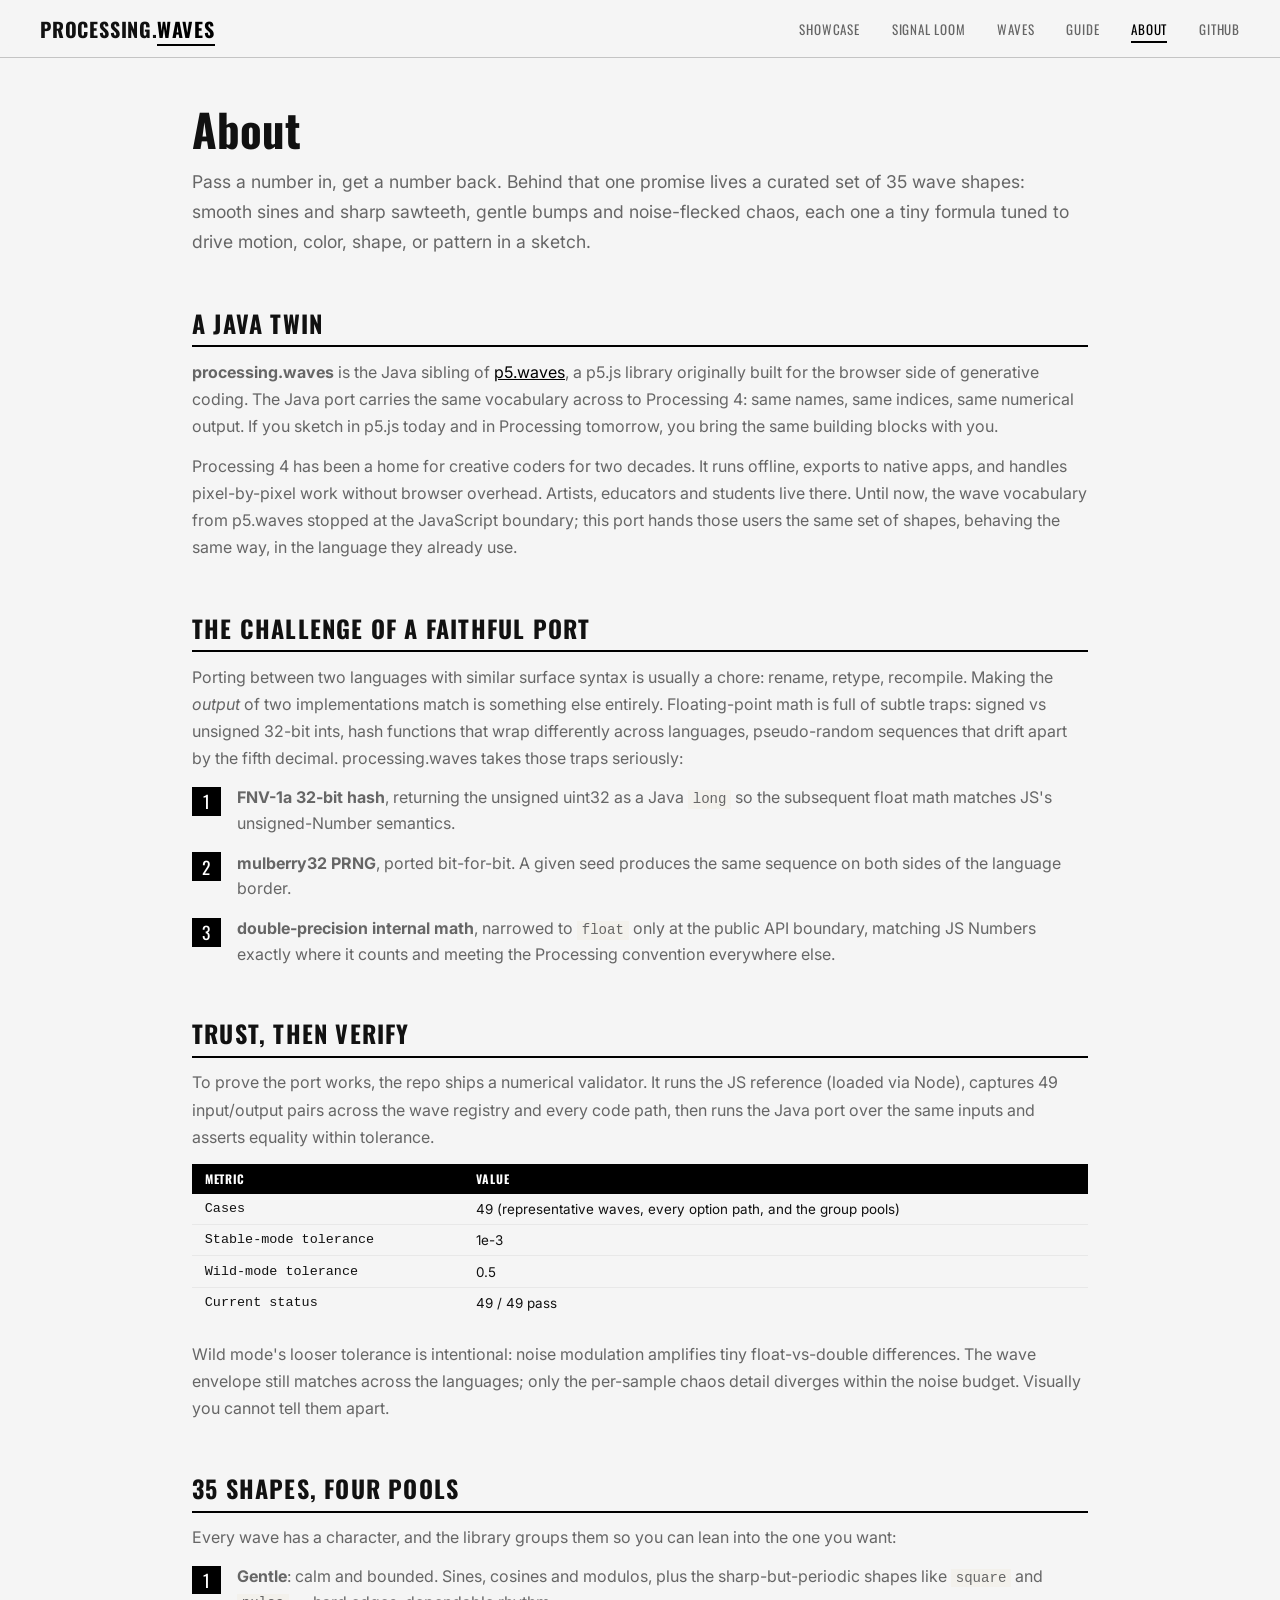
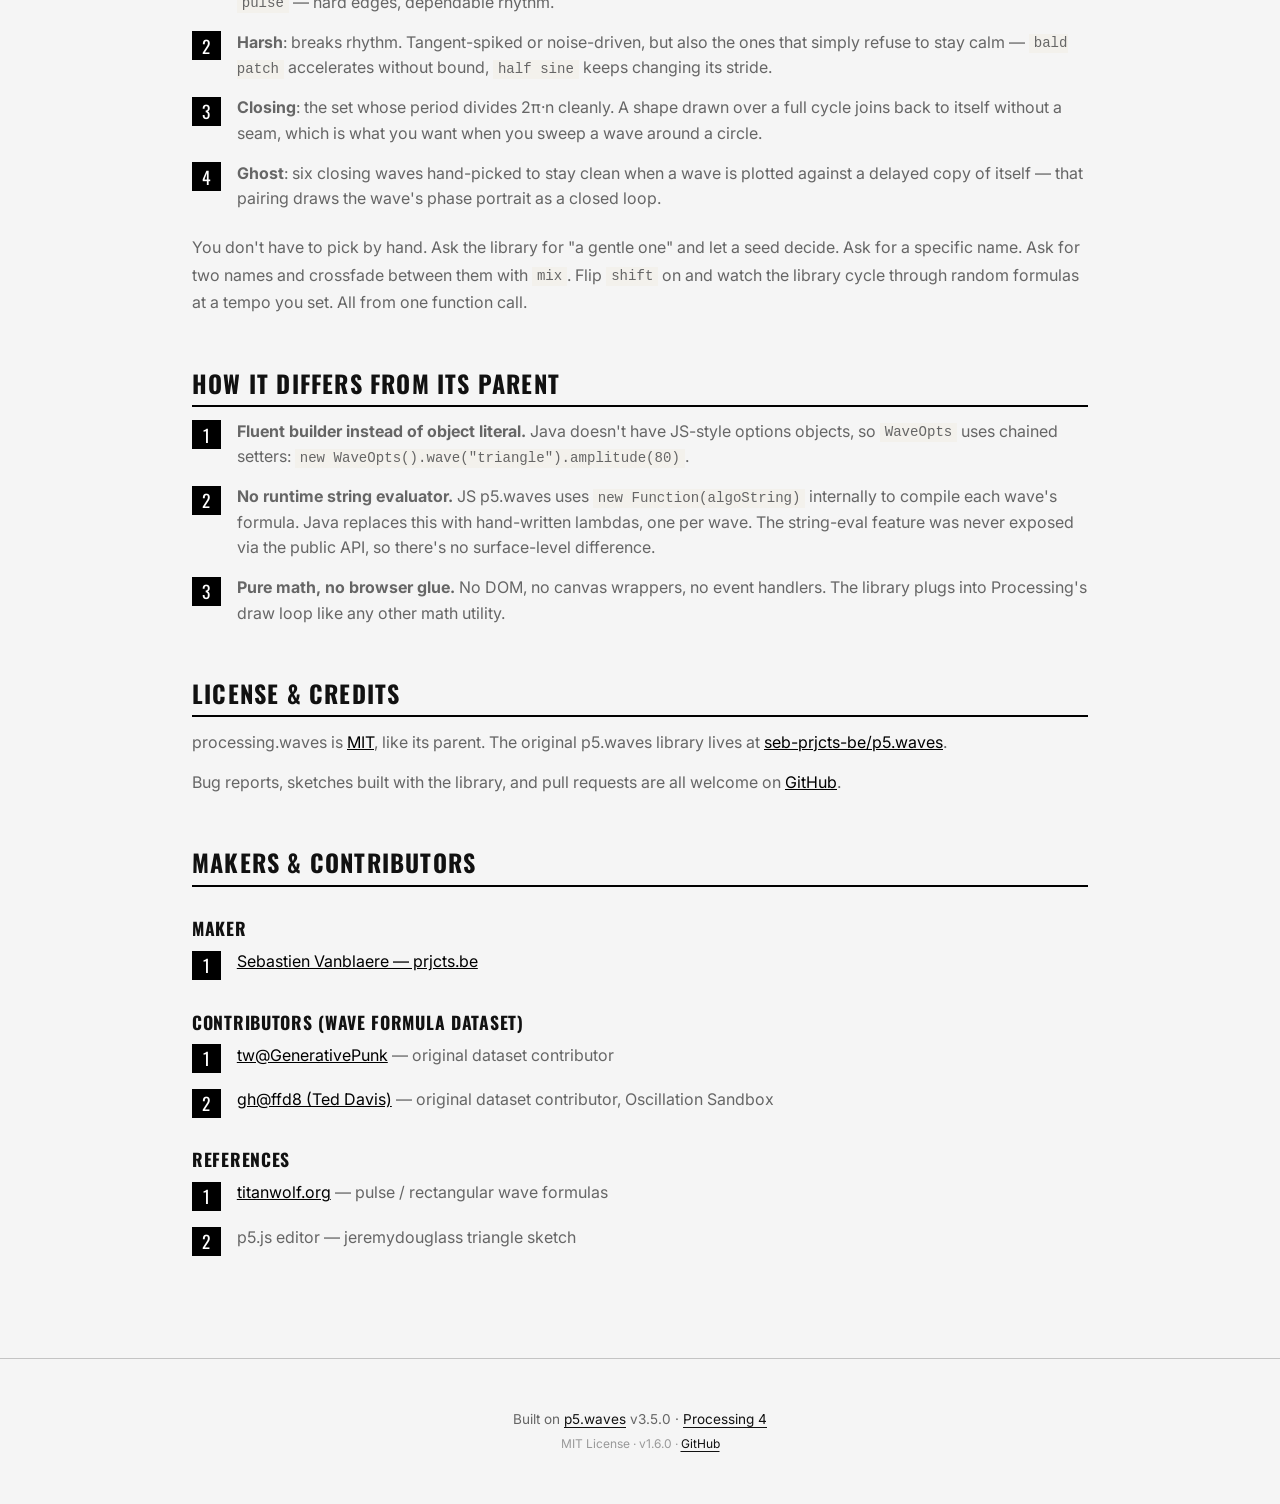
==== commit 2de69acc: "v1.6.0: port p5.waves v3.6.0 - shake out replaces fade out (mirrored log chirp) Index 22 now carries" ====
--- a/docs/about.html
+++ b/docs/about.html
@@ -59,7 +59,7 @@
     <p>Every wave has a character, and the library groups them so you can lean into the one you want:</p>
     <ul class="step-list">
       <li><p><strong>Gentle</strong>: calm and bounded. Sines, cosines and modulos, plus the sharp-but-periodic shapes like <code>square</code> and <code>pulse</code> &mdash; hard edges, dependable rhythm.</p></li>
-      <li><p><strong>Harsh</strong>: breaks rhythm. Tangent-spiked or noise-driven, but also the ones that simply refuse to stay calm &mdash; <code>fade out</code> runs to &minus;&infin; at zero, <code>bald patch</code> accelerates without bound, <code>half sine</code> keeps changing its stride.</p></li>
+      <li><p><strong>Harsh</strong>: breaks rhythm. Tangent-spiked or noise-driven, but also the ones that simply refuse to stay calm &mdash; <code>bald patch</code> accelerates without bound, <code>half sine</code> keeps changing its stride.</p></li>
       <li><p><strong>Closing</strong>: the set whose period divides 2&pi;&middot;n cleanly. A shape drawn over a full cycle joins back to itself without a seam, which is what you want when you sweep a wave around a circle.</p></li>
       <li><p><strong>Ghost</strong>: six closing waves hand-picked to stay clean when a wave is plotted against a delayed copy of itself &mdash; that pairing draws the wave's phase portrait as a closed loop.</p></li>
     </ul>
@@ -98,7 +98,7 @@
 
   <footer>
     <p>Built on <a href="https://github.com/seb-prjcts-be/p5.waves" target="_blank">p5.waves</a> v3.5.0 &middot; <a href="https://processing.org" target="_blank">Processing 4</a></p>
-    <p class="footer-sub">MIT License &middot; v1.5.0 &middot; <a href="https://github.com/seb-prjcts-be/processing.waves" target="_blank">GitHub</a></p>
+    <p class="footer-sub">MIT License &middot; v1.6.0 &middot; <a href="https://github.com/seb-prjcts-be/processing.waves" target="_blank">GitHub</a></p>
   </footer>
 
 </body>
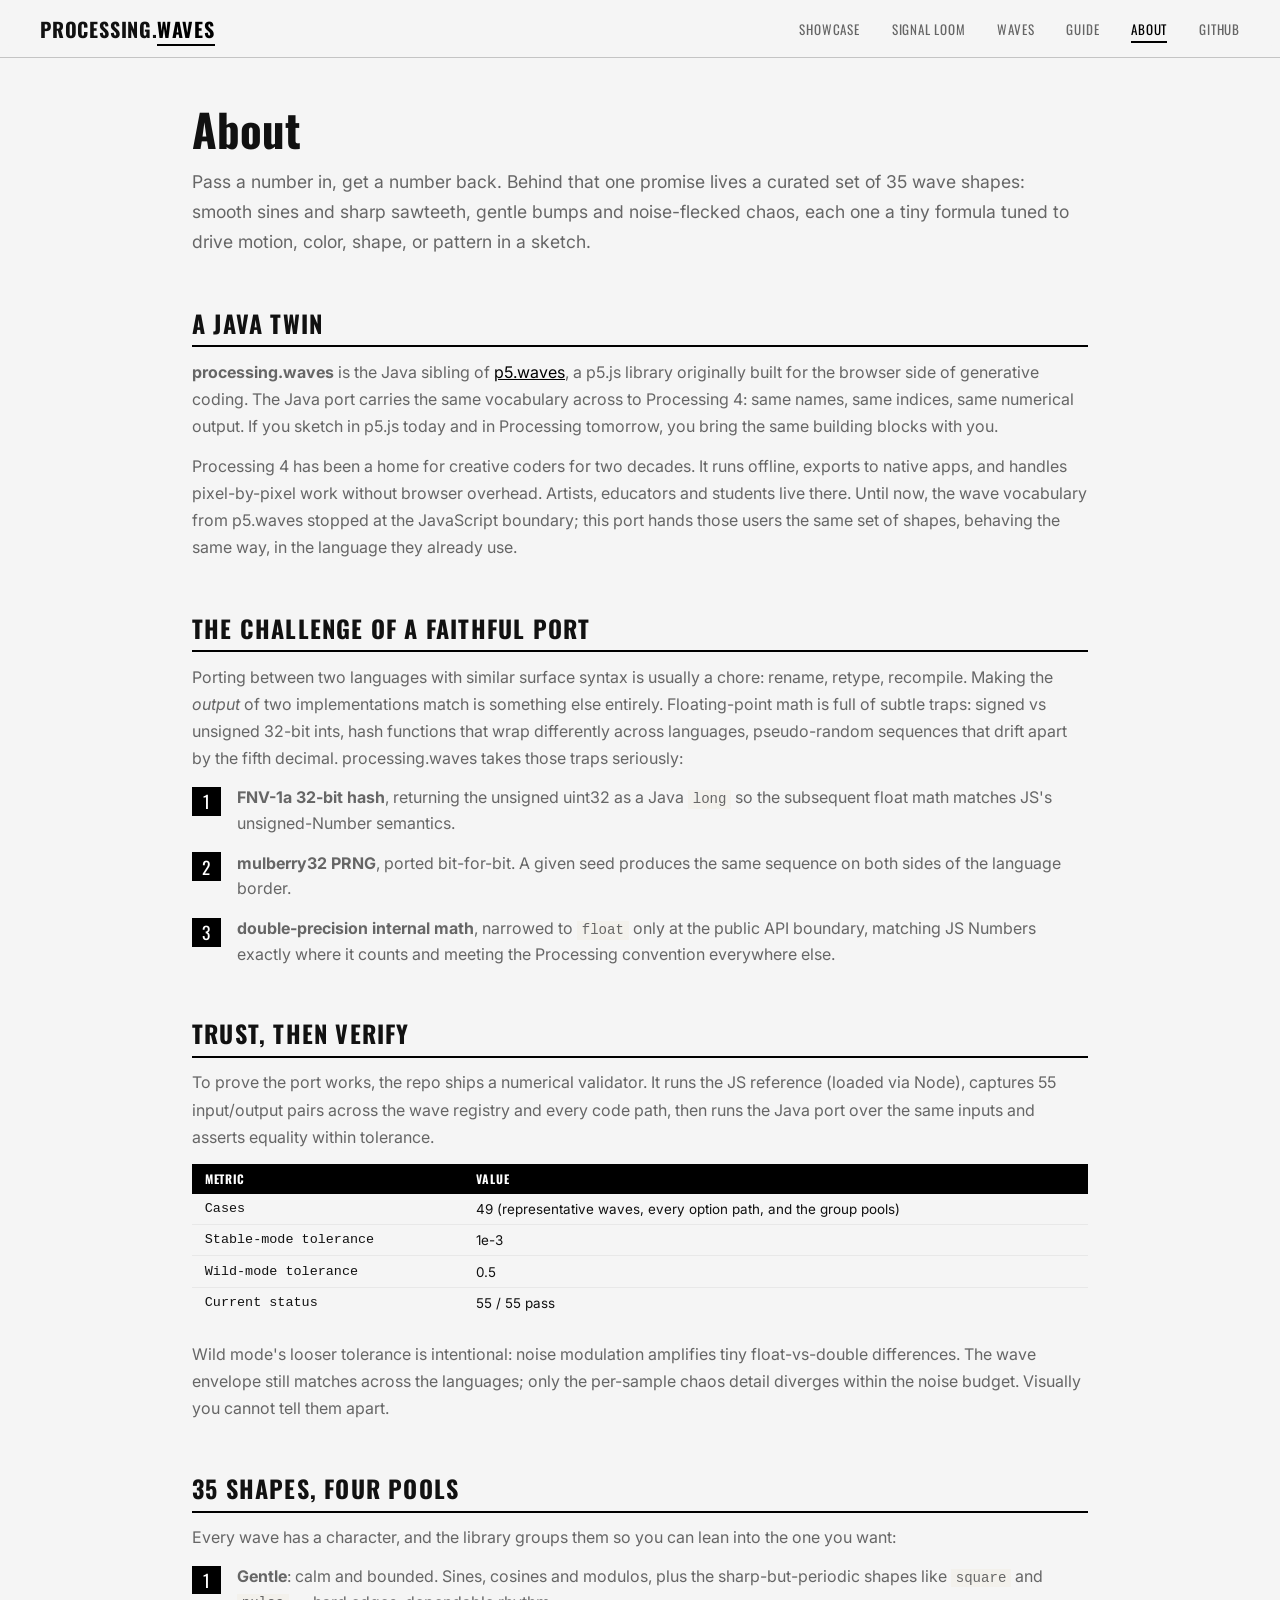
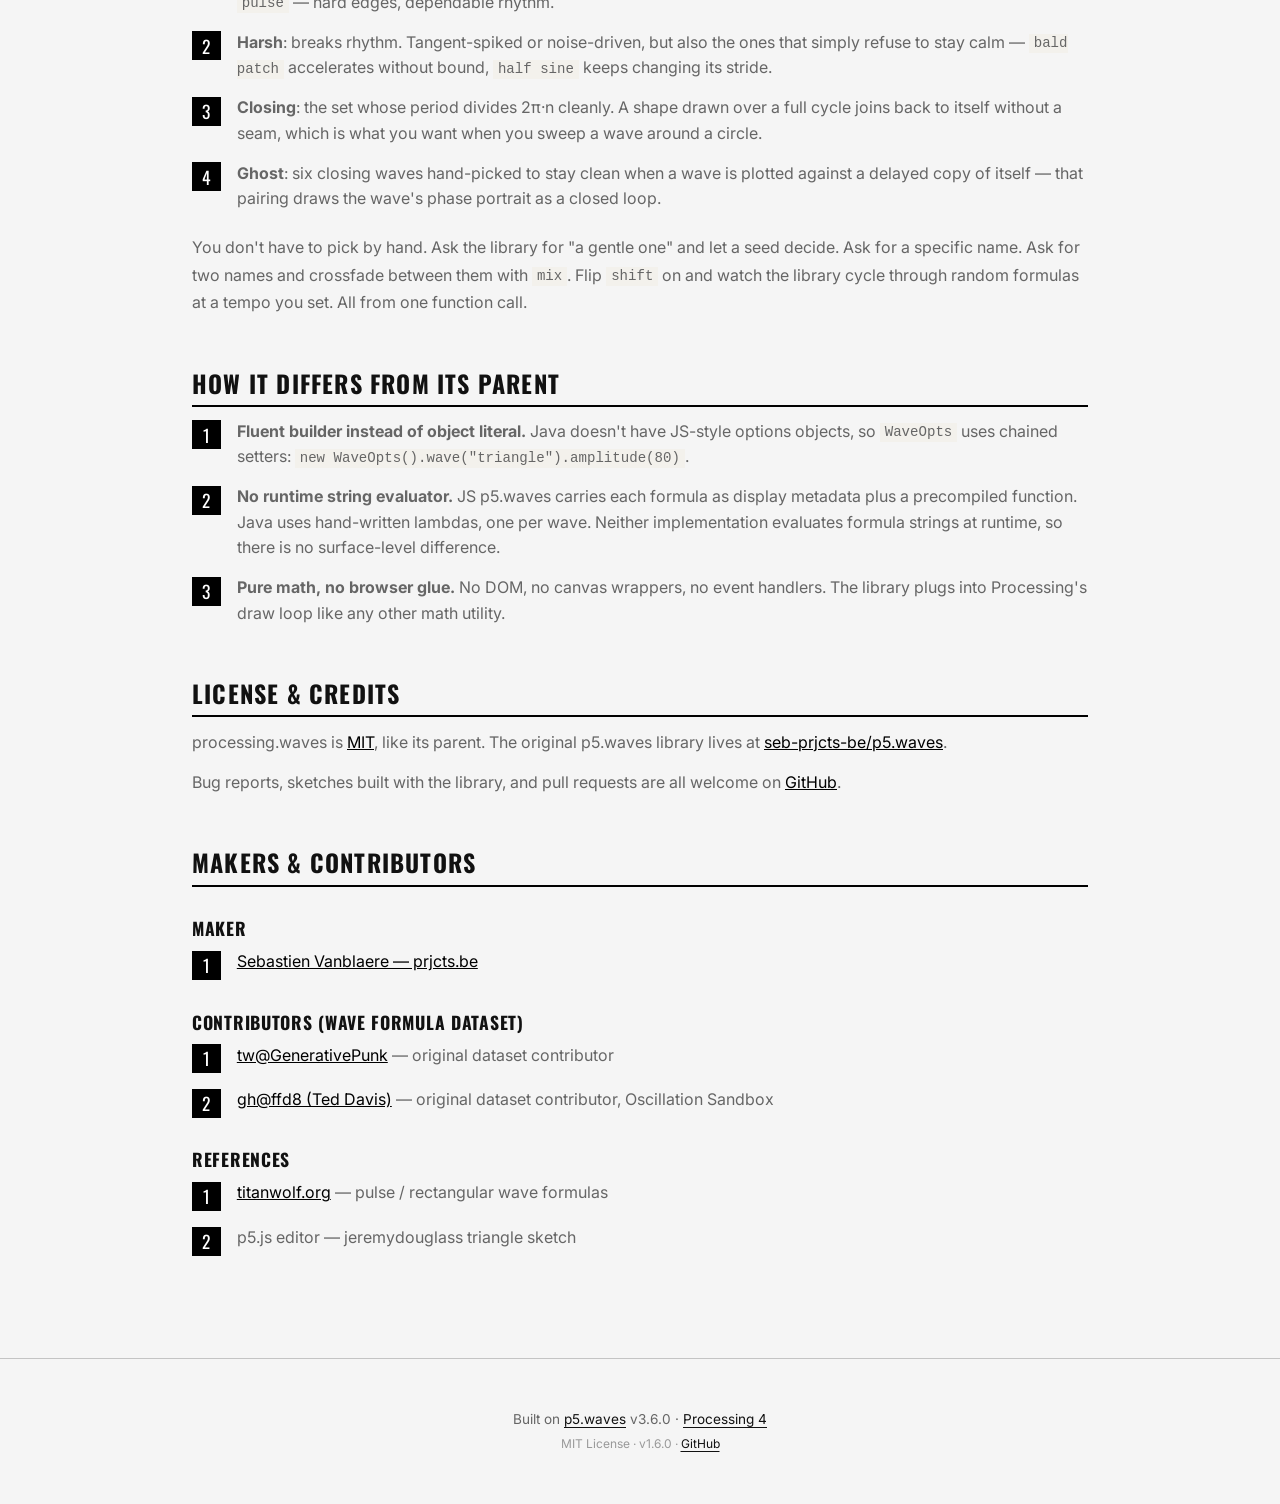
==== commit 776b814a: "Fix Pages docs and p5 warnings" ====
--- a/docs/about.html
+++ b/docs/about.html
@@ -43,14 +43,14 @@
     </ul>
 
     <h2>Trust, then verify</h2>
-    <p>To prove the port works, the repo ships a numerical validator. It runs the JS reference (loaded via Node), captures 49 input/output pairs across the wave registry and every code path, then runs the Java port over the same inputs and asserts equality within tolerance.</p>
+    <p>To prove the port works, the repo ships a numerical validator. It runs the JS reference (loaded via Node), captures 55 input/output pairs across the wave registry and every code path, then runs the Java port over the same inputs and asserts equality within tolerance.</p>
     <table class="opts-table">
       <thead><tr><th>Metric</th><th>Value</th></tr></thead>
       <tbody>
         <tr><td>Cases</td><td>49 (representative waves, every option path, and the group pools)</td></tr>
         <tr><td>Stable-mode tolerance</td><td>1e-3</td></tr>
         <tr><td>Wild-mode tolerance</td><td>0.5</td></tr>
-        <tr><td>Current status</td><td>49 / 49 pass</td></tr>
+        <tr><td>Current status</td><td>55 / 55 pass</td></tr>
       </tbody>
     </table>
     <p>Wild mode's looser tolerance is intentional: noise modulation amplifies tiny float-vs-double differences. The wave envelope still matches across the languages; only the per-sample chaos detail diverges within the noise budget. Visually you cannot tell them apart.</p>
@@ -68,7 +68,7 @@
     <h2>How it differs from its parent</h2>
     <ul class="step-list">
       <li><p><strong>Fluent builder instead of object literal.</strong> Java doesn't have JS-style options objects, so <code>WaveOpts</code> uses chained setters: <code>new WaveOpts().wave("triangle").amplitude(80)</code>.</p></li>
-      <li><p><strong>No runtime string evaluator.</strong> JS p5.waves uses <code>new Function(algoString)</code> internally to compile each wave's formula. Java replaces this with hand-written lambdas, one per wave. The string-eval feature was never exposed via the public API, so there's no surface-level difference.</p></li>
+      <li><p><strong>No runtime string evaluator.</strong> JS p5.waves carries each formula as display metadata plus a precompiled function. Java uses hand-written lambdas, one per wave. Neither implementation evaluates formula strings at runtime, so there is no surface-level difference.</p></li>
       <li><p><strong>Pure math, no browser glue.</strong> No DOM, no canvas wrappers, no event handlers. The library plugs into Processing's draw loop like any other math utility.</p></li>
     </ul>
 
@@ -97,7 +97,7 @@
   </main>
 
   <footer>
-    <p>Built on <a href="https://github.com/seb-prjcts-be/p5.waves" target="_blank">p5.waves</a> v3.5.0 &middot; <a href="https://processing.org" target="_blank">Processing 4</a></p>
+    <p>Built on <a href="https://github.com/seb-prjcts-be/p5.waves" target="_blank">p5.waves</a> v3.6.0 &middot; <a href="https://processing.org" target="_blank">Processing 4</a></p>
     <p class="footer-sub">MIT License &middot; v1.6.0 &middot; <a href="https://github.com/seb-prjcts-be/processing.waves" target="_blank">GitHub</a></p>
   </footer>
 
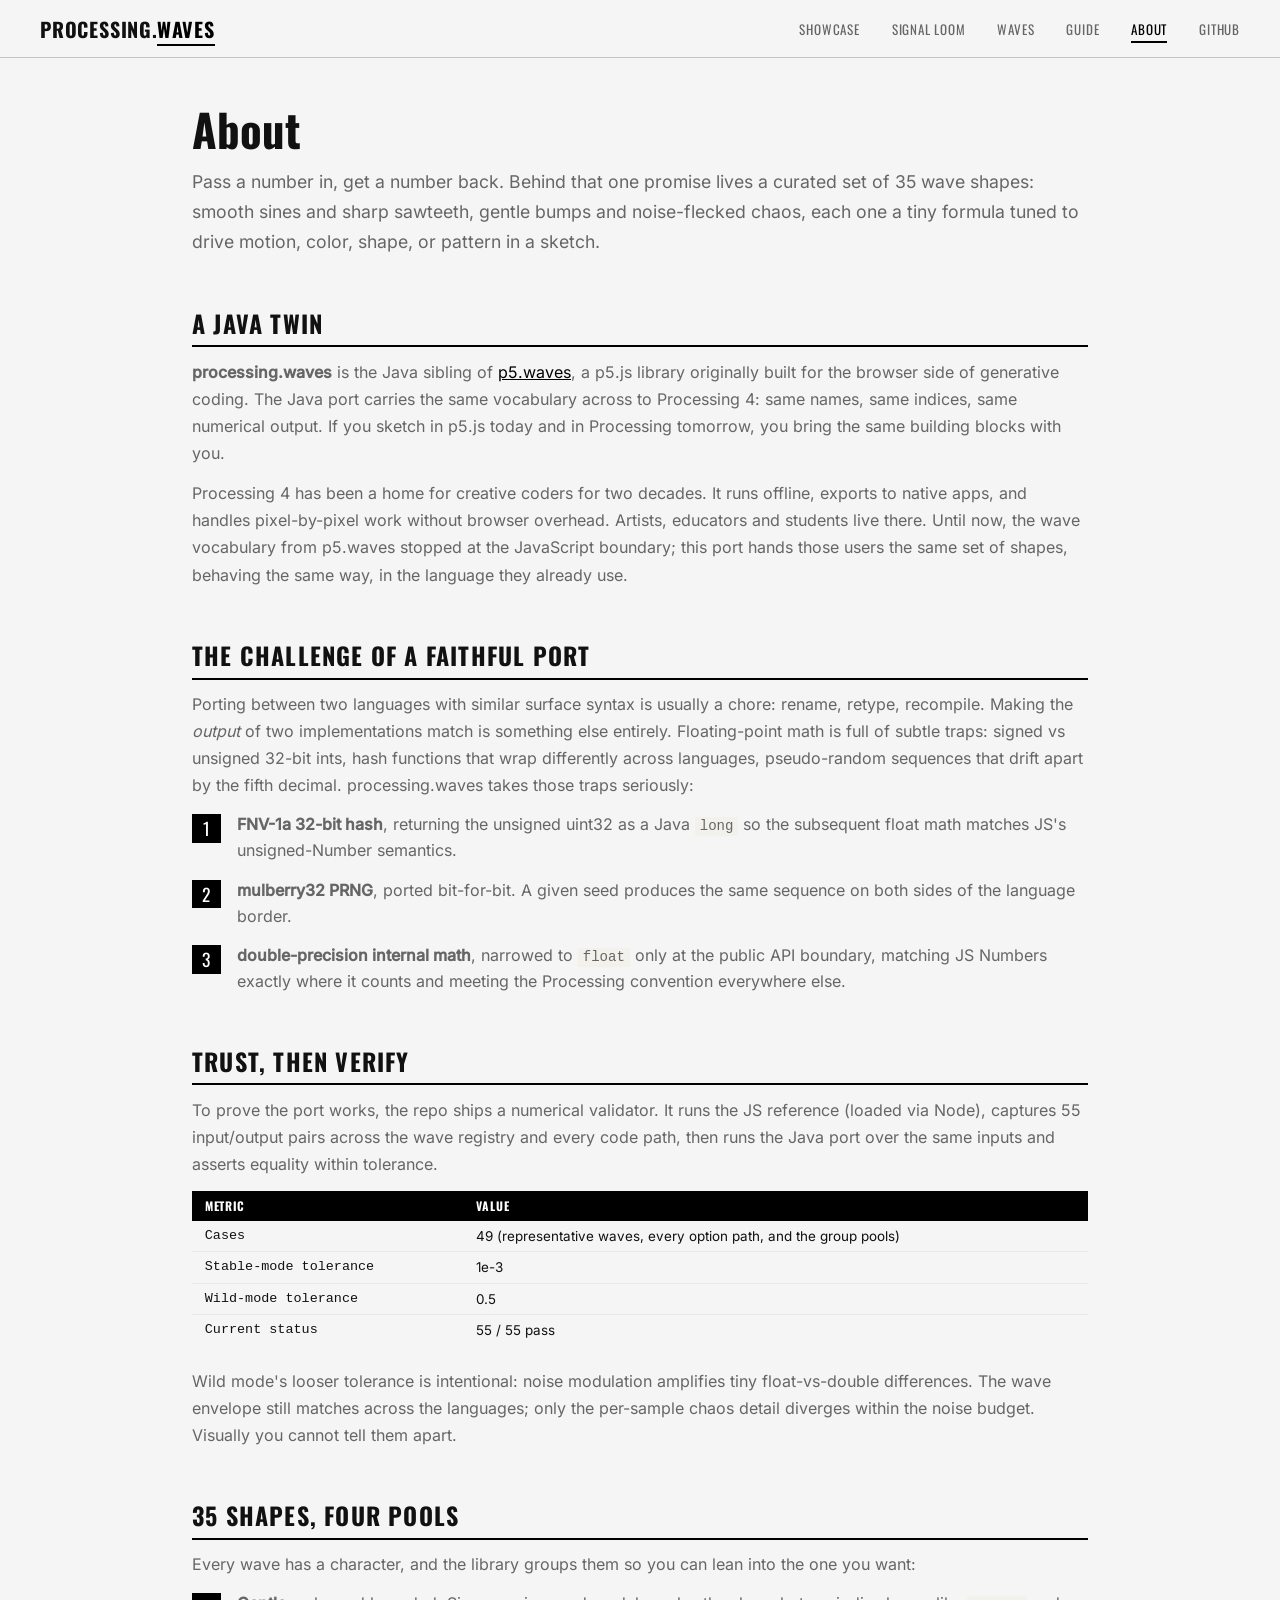
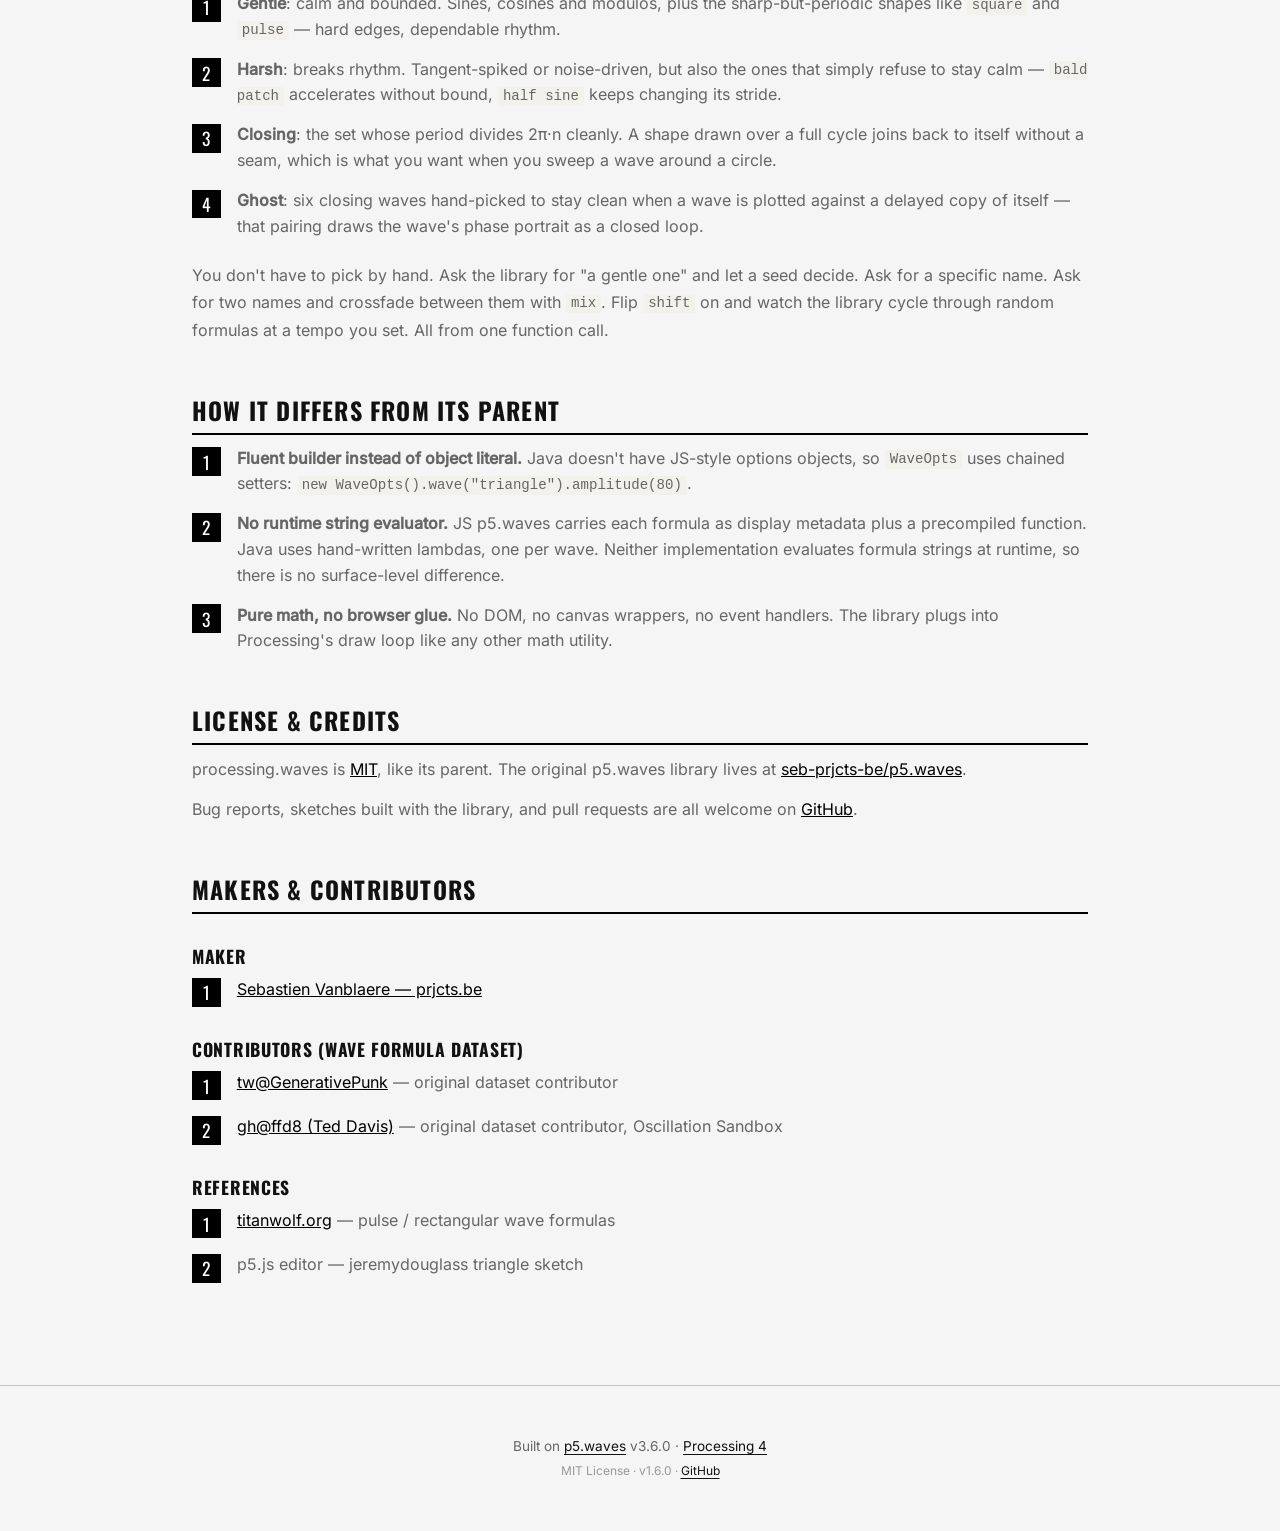
==== commit 56b3b301: "Bundle local fonts and clear p5 warnings" ====
--- a/docs/about.html
+++ b/docs/about.html
@@ -5,8 +5,6 @@
   <meta name="viewport" content="width=device-width, initial-scale=1.0">
   <title>About &mdash; processing.waves</title>
   <meta name="description" content="Why a Java port of p5.waves? How it was built, validated, and what's different.">
-  <link rel="preconnect" href="https://fonts.googleapis.com">
-  <link href="https://fonts.googleapis.com/css2?family=Oswald:wght@400;500;600;700&family=Inter:wght@400;500&display=swap" rel="stylesheet">
   <link rel="stylesheet" href="style.css">
 </head>
 <body>
--- a/docs/style.css
+++ b/docs/style.css
@@ -2,7 +2,7 @@
    p5.waves Showcase - Sober B&W, Oswald titles
    ============================================================ */
 
-@import url('https://fonts.googleapis.com/css2?family=Oswald:wght@400;500;600;700&family=Inter:wght@400;500&display=swap');
+@import url('assets/fonts/fonts.css');
 
 :root {
   --bg:          #f5f5f5;
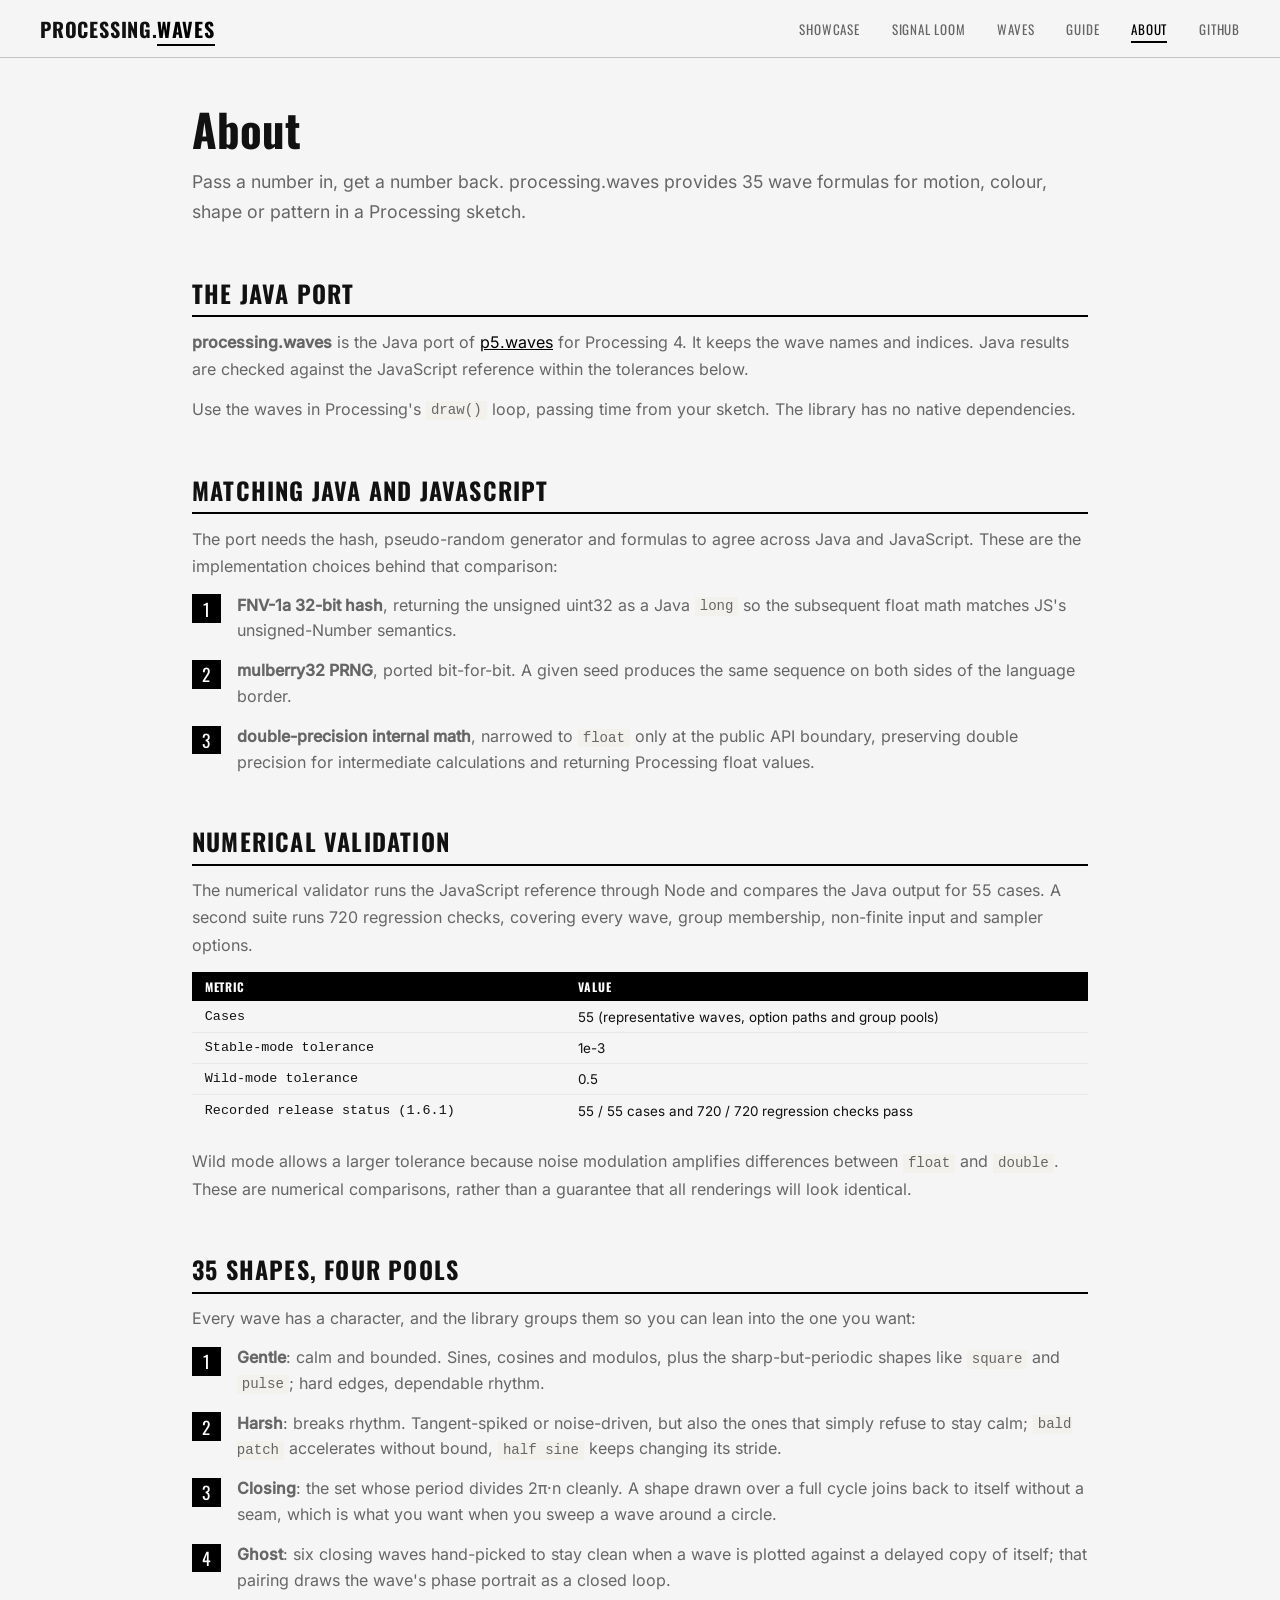
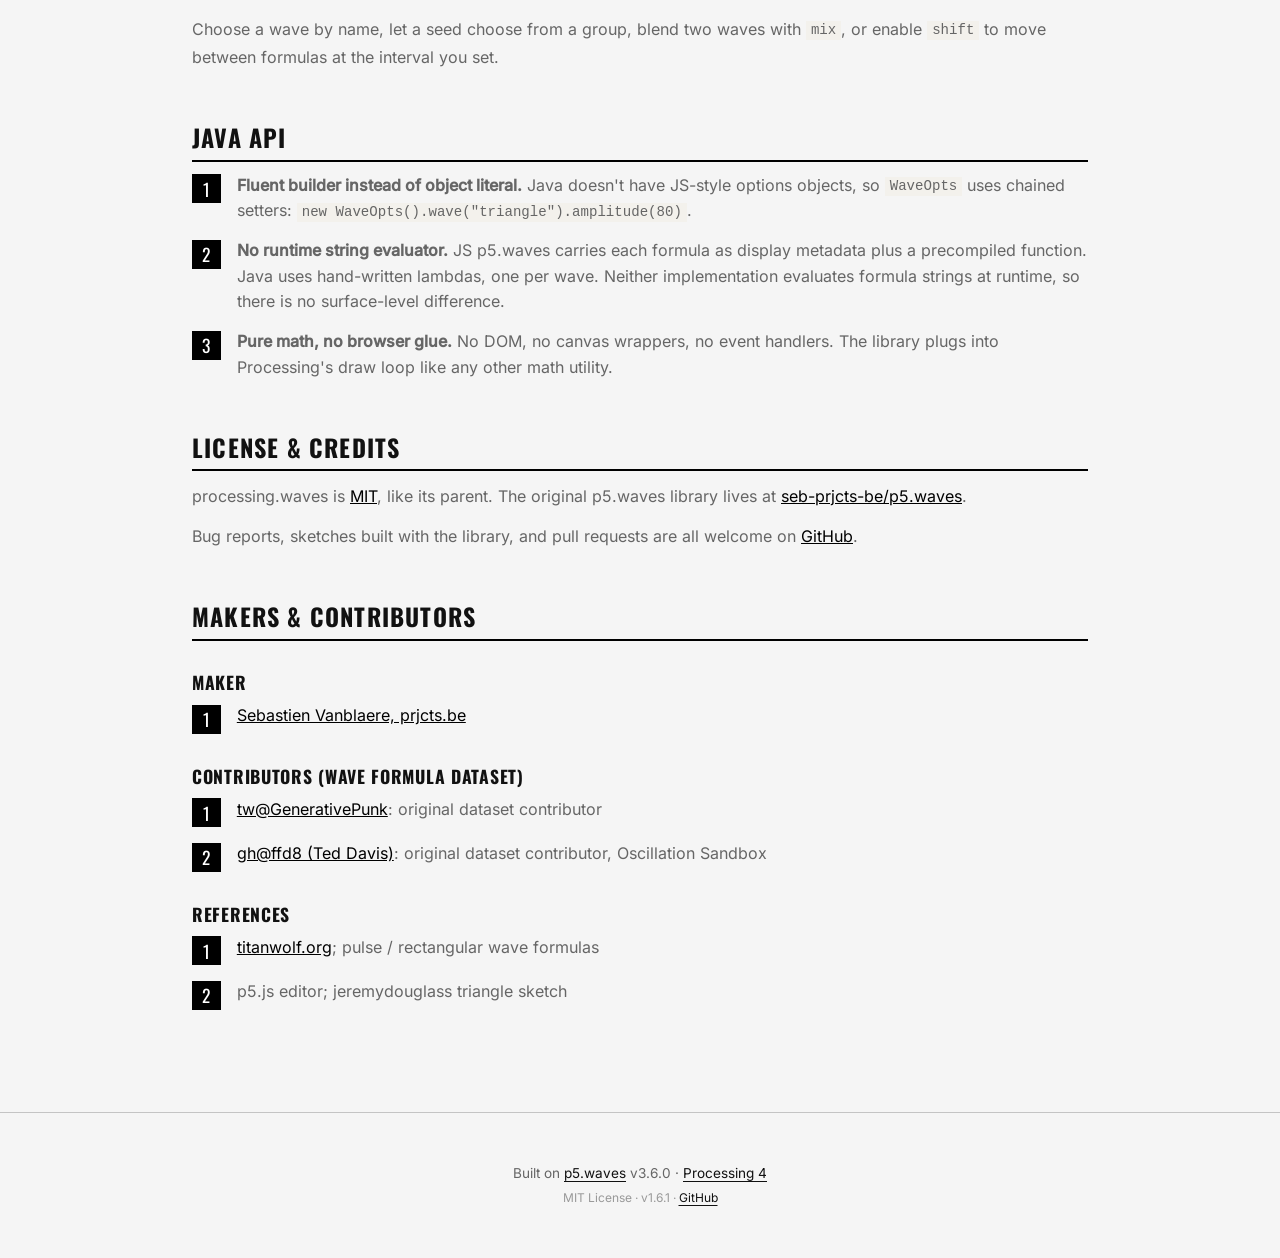
==== commit 1f89c824: "docs: align Processing library text with Seb's voice" ====
--- a/docs/about.html
+++ b/docs/about.html
@@ -3,8 +3,8 @@
 <head>
   <meta charset="UTF-8">
   <meta name="viewport" content="width=device-width, initial-scale=1.0">
-  <title>About &mdash; processing.waves</title>
-  <meta name="description" content="Why a Java port of p5.waves? How it was built, validated, and what's different.">
+  <title>About - processing.waves</title>
+  <meta name="description" content="The Java port of p5.waves, its numerical tests, API differences and contributors.">
   <link rel="stylesheet" href="style.css">
 </head>
 <body>
@@ -26,44 +26,44 @@
 
   <main class="guide-wrap">
     <h1>About</h1>
-    <p class="guide-intro">Pass a number in, get a number back. Behind that one promise lives a curated set of 35 wave shapes: smooth sines and sharp sawteeth, gentle bumps and noise-flecked chaos, each one a tiny formula tuned to drive motion, color, shape, or pattern in a sketch.</p>
+    <p class="guide-intro">Pass a number in, get a number back. processing.waves provides 35 wave formulas for motion, colour, shape or pattern in a Processing sketch.</p>
 
-    <h2>A Java twin</h2>
-    <p><strong>processing.waves</strong> is the Java sibling of <a href="https://github.com/seb-prjcts-be/p5.waves" target="_blank">p5.waves</a>, a p5.js library originally built for the browser side of generative coding. The Java port carries the same vocabulary across to Processing 4: same names, same indices, same numerical output. If you sketch in p5.js today and in Processing tomorrow, you bring the same building blocks with you.</p>
-    <p>Processing 4 has been a home for creative coders for two decades. It runs offline, exports to native apps, and handles pixel-by-pixel work without browser overhead. Artists, educators and students live there. Until now, the wave vocabulary from p5.waves stopped at the JavaScript boundary; this port hands those users the same set of shapes, behaving the same way, in the language they already use.</p>
+    <h2>The Java port</h2>
+    <p><strong>processing.waves</strong> is the Java port of <a href="https://github.com/seb-prjcts-be/p5.waves" target="_blank">p5.waves</a> for Processing 4. It keeps the wave names and indices. Java results are checked against the JavaScript reference within the tolerances below.</p>
+    <p>Use the waves in Processing's <code>draw()</code> loop, passing time from your sketch. The library has no native dependencies.</p>
 
-    <h2>The challenge of a faithful port</h2>
-    <p>Porting between two languages with similar surface syntax is usually a chore: rename, retype, recompile. Making the <em>output</em> of two implementations match is something else entirely. Floating-point math is full of subtle traps: signed vs unsigned 32-bit ints, hash functions that wrap differently across languages, pseudo-random sequences that drift apart by the fifth decimal. processing.waves takes those traps seriously:</p>
+    <h2>Matching Java and JavaScript</h2>
+    <p>The port needs the hash, pseudo-random generator and formulas to agree across Java and JavaScript. These are the implementation choices behind that comparison:</p>
     <ul class="step-list">
       <li><p><strong>FNV-1a 32-bit hash</strong>, returning the unsigned uint32 as a Java <code>long</code> so the subsequent float math matches JS's unsigned-Number semantics.</p></li>
       <li><p><strong>mulberry32 PRNG</strong>, ported bit-for-bit. A given seed produces the same sequence on both sides of the language border.</p></li>
-      <li><p><strong>double-precision internal math</strong>, narrowed to <code>float</code> only at the public API boundary, matching JS Numbers exactly where it counts and meeting the Processing convention everywhere else.</p></li>
+      <li><p><strong>double-precision internal math</strong>, narrowed to <code>float</code> only at the public API boundary, preserving double precision for intermediate calculations and returning Processing float values.</p></li>
     </ul>
 
-    <h2>Trust, then verify</h2>
-    <p>To prove the port works, the repo ships a numerical validator. It runs the JS reference (loaded via Node), captures 55 input/output pairs across the wave registry and every code path, then runs the Java port over the same inputs and asserts equality within tolerance.</p>
+    <h2>Numerical validation</h2>
+    <p>The numerical validator runs the JavaScript reference through Node and compares the Java output for 55 cases. A second suite runs 720 regression checks, covering every wave, group membership, non-finite input and sampler options.</p>
     <table class="opts-table">
       <thead><tr><th>Metric</th><th>Value</th></tr></thead>
       <tbody>
-        <tr><td>Cases</td><td>49 (representative waves, every option path, and the group pools)</td></tr>
+        <tr><td>Cases</td><td>55 (representative waves, option paths and group pools)</td></tr>
         <tr><td>Stable-mode tolerance</td><td>1e-3</td></tr>
         <tr><td>Wild-mode tolerance</td><td>0.5</td></tr>
-        <tr><td>Current status</td><td>55 / 55 pass</td></tr>
+        <tr><td>Recorded release status (1.6.1)</td><td>55 / 55 cases and 720 / 720 regression checks pass</td></tr>
       </tbody>
     </table>
-    <p>Wild mode's looser tolerance is intentional: noise modulation amplifies tiny float-vs-double differences. The wave envelope still matches across the languages; only the per-sample chaos detail diverges within the noise budget. Visually you cannot tell them apart.</p>
+    <p>Wild mode allows a larger tolerance because noise modulation amplifies differences between <code>float</code> and <code>double</code>. These are numerical comparisons, rather than a guarantee that all renderings will look identical.</p>
 
     <h2>35 shapes, four pools</h2>
     <p>Every wave has a character, and the library groups them so you can lean into the one you want:</p>
     <ul class="step-list">
-      <li><p><strong>Gentle</strong>: calm and bounded. Sines, cosines and modulos, plus the sharp-but-periodic shapes like <code>square</code> and <code>pulse</code> &mdash; hard edges, dependable rhythm.</p></li>
-      <li><p><strong>Harsh</strong>: breaks rhythm. Tangent-spiked or noise-driven, but also the ones that simply refuse to stay calm &mdash; <code>bald patch</code> accelerates without bound, <code>half sine</code> keeps changing its stride.</p></li>
+      <li><p><strong>Gentle</strong>: calm and bounded. Sines, cosines and modulos, plus the sharp-but-periodic shapes like <code>square</code> and <code>pulse</code>; hard edges, dependable rhythm.</p></li>
+      <li><p><strong>Harsh</strong>: breaks rhythm. Tangent-spiked or noise-driven, but also the ones that simply refuse to stay calm; <code>bald patch</code> accelerates without bound, <code>half sine</code> keeps changing its stride.</p></li>
       <li><p><strong>Closing</strong>: the set whose period divides 2&pi;&middot;n cleanly. A shape drawn over a full cycle joins back to itself without a seam, which is what you want when you sweep a wave around a circle.</p></li>
-      <li><p><strong>Ghost</strong>: six closing waves hand-picked to stay clean when a wave is plotted against a delayed copy of itself &mdash; that pairing draws the wave's phase portrait as a closed loop.</p></li>
+      <li><p><strong>Ghost</strong>: six closing waves hand-picked to stay clean when a wave is plotted against a delayed copy of itself; that pairing draws the wave's phase portrait as a closed loop.</p></li>
     </ul>
-    <p>You don't have to pick by hand. Ask the library for "a gentle one" and let a seed decide. Ask for a specific name. Ask for two names and crossfade between them with <code>mix</code>. Flip <code>shift</code> on and watch the library cycle through random formulas at a tempo you set. All from one function call.</p>
+    <p>Choose a wave by name, let a seed choose from a group, blend two waves with <code>mix</code>, or enable <code>shift</code> to move between formulas at the interval you set.</p>
 
-    <h2>How it differs from its parent</h2>
+    <h2>Java API</h2>
     <ul class="step-list">
       <li><p><strong>Fluent builder instead of object literal.</strong> Java doesn't have JS-style options objects, so <code>WaveOpts</code> uses chained setters: <code>new WaveOpts().wave("triangle").amplitude(80)</code>.</p></li>
       <li><p><strong>No runtime string evaluator.</strong> JS p5.waves carries each formula as display metadata plus a precompiled function. Java uses hand-written lambdas, one per wave. Neither implementation evaluates formula strings at runtime, so there is no surface-level difference.</p></li>
@@ -78,25 +78,25 @@
 
     <h3>Maker</h3>
     <ul class="step-list">
-      <li><p><a href="https://prjcts.be" target="_blank">Sebastien Vanblaere &mdash; prjcts.be</a></p></li>
+      <li><p><a href="https://prjcts.be" target="_blank">Sebastien Vanblaere, prjcts.be</a></p></li>
     </ul>
 
     <h3>Contributors (wave formula dataset)</h3>
     <ul class="step-list">
-      <li><p><a href="https://twitter.com/GenerativePunk" target="_blank">tw@GenerativePunk</a> &mdash; original dataset contributor</p></li>
-      <li><p><a href="https://github.com/ffd8" target="_blank">gh@ffd8 (Ted Davis)</a> &mdash; original dataset contributor, Oscillation Sandbox</p></li>
+      <li><p><a href="https://twitter.com/GenerativePunk" target="_blank">tw@GenerativePunk</a>: original dataset contributor</p></li>
+      <li><p><a href="https://github.com/ffd8" target="_blank">gh@ffd8 (Ted Davis)</a>: original dataset contributor, Oscillation Sandbox</p></li>
     </ul>
 
     <h3>References</h3>
     <ul class="step-list">
-      <li><p><a href="https://titanwolf.org" target="_blank">titanwolf.org</a> &mdash; pulse / rectangular wave formulas</p></li>
-      <li><p>p5.js editor &mdash; jeremydouglass triangle sketch</p></li>
+      <li><p><a href="https://titanwolf.org" target="_blank">titanwolf.org</a>; pulse / rectangular wave formulas</p></li>
+      <li><p>p5.js editor; jeremydouglass triangle sketch</p></li>
     </ul>
   </main>
 
   <footer>
     <p>Built on <a href="https://github.com/seb-prjcts-be/p5.waves" target="_blank">p5.waves</a> v3.6.0 &middot; <a href="https://processing.org" target="_blank">Processing 4</a></p>
-    <p class="footer-sub">MIT License &middot; v1.6.0 &middot; <a href="https://github.com/seb-prjcts-be/processing.waves" target="_blank">GitHub</a></p>
+    <p class="footer-sub">MIT License &middot; v1.6.1 &middot; <a href="https://github.com/seb-prjcts-be/processing.waves" target="_blank">GitHub</a></p>
   </footer>
 
 </body>
